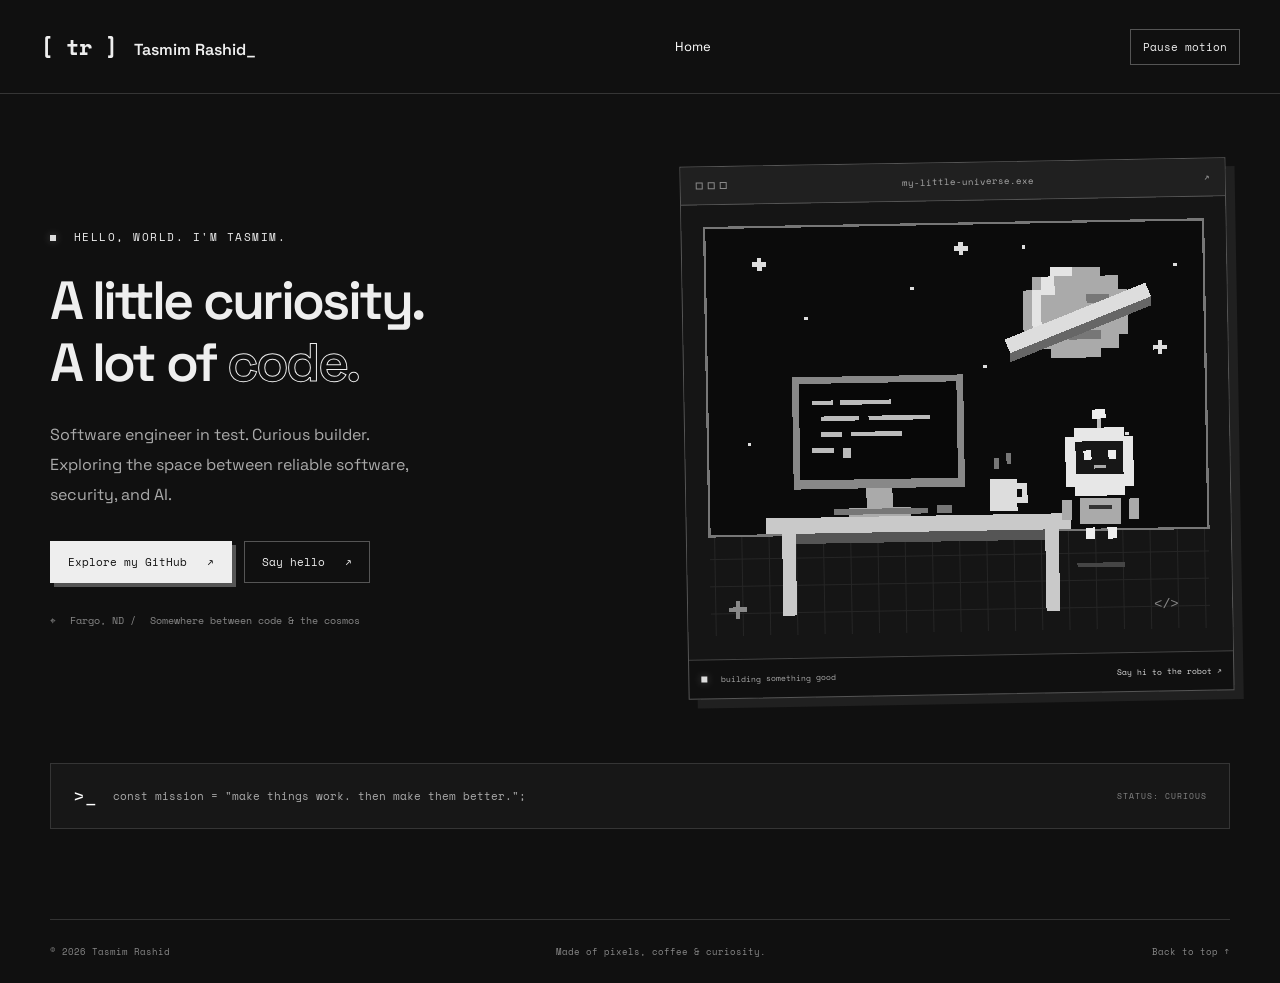
==== index.html @ 197d2bc4 "Add Home section with monochrome pixel space scene and robot interaction" ====
<!doctype html>
<html lang="en">
<head>
  <meta charset="utf-8">
  <meta name="viewport" content="width=device-width, initial-scale=1">
  <meta name="description" content="Tasmim Rashid — software engineer in test, graduate student, and curious builder. Explore my education, experience, and projects.">
  <meta name="theme-color" content="#101010">
  <title>Tasmim Rashid | Portfolio</title>
  <link rel="icon" href="favicon.svg" type="image/svg+xml">
  <link rel="stylesheet" href="styles.css">
  <script src="script.js" defer></script>
</head>
<body>
<a class="skip" href="#main">Skip to content</a>
<header class="header"><a class="brand" href="#home"><span aria-hidden="true">[ tr ]</span> Tasmim Rashid<span class="cursor" aria-hidden="true">_</span></a><nav aria-label="Main navigation"><a href="#home" aria-current="location">Home</a><!-- NAV --></nav><button class="motion" type="button" aria-pressed="false">Pause motion</button></header>
<main id="main">
<section class="hero wrap" id="home" aria-labelledby="home-title">
  <div class="hero-copy"><p class="eyebrow"><span class="status-dot"></span> HELLO, WORLD. I'M TASMIM.</p><h1 id="home-title">A little curiosity.<br>A lot of <span class="outline">code.</span></h1><p class="intro">Software engineer in test. Curious builder.<br>Exploring the space between reliable software,<br class="desktop-break"> security, and AI.</p><div class="actions"><a class="button primary" href="https://github.com/Tasmimdristy7">Explore my GitHub <span aria-hidden="true">↗</span></a><a class="button" href="mailto:tasmim.rashid.dristy@gmail.com">Say hello <span aria-hidden="true">↗</span></a></div><p class="location"><span aria-hidden="true">⌖</span> Fargo, ND <span> / </span> Somewhere between code & the cosmos</p></div>
  <div class="scene-frame"><div class="window-bar"><span><i></i><i></i><i></i></span><span>my-little-universe.exe</span><span aria-hidden="true">↗</span></div>
  <svg class="scene" viewBox="0 0 480 400" role="img" aria-label="Pixel space station with a coding computer, ringed planet, and a floating robot" shape-rendering="crispEdges">
  <defs><pattern id="grid" width="24" height="24" patternUnits="userSpaceOnUse"><path d="M24 0H0V24" fill="none" stroke="#252525"/></pattern><pattern id="dots" width="8" height="8" patternUnits="userSpaceOnUse"><rect width="2" height="2" fill="#555"/></pattern></defs>
  <rect width="480" height="400" fill="#151515"/><rect x="20" y="20" width="440" height="272" fill="#0b0b0b" stroke="#777" stroke-width="2"/>
  <g fill="#ddd" class="stars"><path d="M62 51h4v-4h4v4h4v4h-4v4h-4v-4h-4zM240 40h4v-4h4v4h4v4h-4v4h-4v-4h-4zM414 130h4v-4h4v4h4v4h-4v4h-4v-4h-4z"/><path d="M107 100h3v3h-3zM201 75h3v3h-3zM300 40h3v3h-3zM433 58h3v3h-3zM388 206h3v3h-3zM55 210h3v3h-3zM264 145h3v3h-3z"/></g>
  <g class="planet"><path d="M324 60h44v8h16v12h8v40h-8v12h-16v8h-44v-8h-16v-12h-8V80h8V68h16z" fill="#aaa"/><path d="M324 60h20v8h-16v16h-12v36h-8V80h8V68h8z" fill="#e4e4e4"/><path d="M356 84h20v8h-20zM340 116h28v8h-28z" fill="#777"/><path d="M283 123l125-48 5 12-125 48z" fill="#ddd"/><path d="M288 135l125-48v8l-125 48z" fill="#666"/></g>
  <path d="M20 292h440v88H20z" fill="url(#grid)"/><path d="M20 292h440" stroke="#777" stroke-width="2"/>
  <path d="M70 277h269v14H70zM84 291h12v72H84zM316 291h12v72h-12z" fill="#c9c9c9"/><path d="M96 291h220v9H96z" fill="#555"/>
  <path d="M95 153h151v99H95z" fill="#888"/><path d="M101 159h139v85H101z" fill="#080808"/><path d="M159 252h23v17h-23zM143 269h55v8h-55z" fill="#aaa"/>
  <g class="code-lines" fill="#bbb"><path d="M112 174h19v4h-19zM137 174h45v4h-45zM120 188h34v4h-34zM162 188h54v4h-54zM120 202h18v4h-18zM146 202h45v4h-45zM112 216h19v4h-19z"/><rect class="cursor" x="139" y="216" width="7" height="9"/></g>
  <path d="M130 270h83v5h-83zM221 268h13v7h-13z" fill="#777"/><path d="M268 246h24v28h-24zM292 250h9v17h-9v-5h4v-7h-4z" fill="#ddd"/><path d="M272 237v-10h4v10zM283 233v-10h4v10z" fill="#777" class="steam"/>
  <g class="robot"><path d="M363 204h4v-13h-4z" fill="#bbb"/><rect x="359" y="186" width="12" height="8" fill="#eee"/><path d="M335 210h8v-8h44v8h8v44h-8v8h-44v-8h-8z" fill="#e7e7e7"/><path d="M344 214h42v29h-42z" fill="#171717"/><g class="eyes" fill="#eee"><path d="M351 222h7v8h-7zM373 222h7v8h-7z"/></g><path d="M360 235h11v3h-11z" fill="#aaa"/><path d="M347 264h36v23h-36zM331 265h9v18h-9zM390 265h9v18h-9z" fill="#aaa"/><path d="M355 270h20v4h-20z" fill="#333"/><path d="M352 290h8v10h-8zM371 290h8v10h-8z" fill="#eee"/></g>
  <path d="M344 321h42v4h-42z" fill="#454545"/><path d="M36 355h16v4H36zM42 349h4v16h-4z" fill="#888"/><text x="411" y="362" fill="#888" font-family="monospace" font-size="12">&lt;/&gt;</text>
  </svg><div class="scene-caption"><span><span class="status-dot"></span> building something good</span><button id="robot-hello" type="button">Say hi to the robot ↗</button></div></div>
</section>
<div class="wrap terminal" aria-label="Interactive terminal"><span aria-hidden="true">&gt;_</span><p id="terminal-message" role="status">const mission = "make things work. then make them better.";</p><span class="terminal-label">STATUS: CURIOUS</span></div>
<!-- SECTIONS -->
</main><footer class="wrap"><p>© <span id="year">2026</span> Tasmim Rashid</p><p>Made of pixels, coffee & curiosity.</p><a href="#home">Back to top ↑</a></footer>
</body></html>
---- styles.css ----
@import url('https://fonts.googleapis.com/css2?family=Space+Grotesk:wght@400;500;600;700&family=Space+Mono:wght@400;700&display=swap');
:root{color-scheme:dark;--bg:#101010;--text:#eee;--muted:#aaa;--line:#353535;--mono:'Space Mono',monospace}*{box-sizing:border-box}html{scroll-behavior:smooth;scroll-padding-top:100px}body{margin:0;background:var(--bg);color:var(--text);font-family:'Space Grotesk',sans-serif;line-height:1.65}a{color:inherit;text-decoration:none}button{font:inherit;color:inherit;cursor:pointer}a:focus-visible,button:focus-visible{outline:2px dashed white;outline-offset:6px}button,a{ -webkit-tap-highlight-color:transparent}.wrap{width:min(1180px,calc(100% - 80px));margin:auto}.header{min-height:94px;display:flex;align-items:center;justify-content:space-between;gap:24px;border-bottom:1px solid var(--line);padding:20px max(40px,calc((100vw - 1320px)/2));background:#101010}.brand{font-weight:600;white-space:nowrap}.brand>span:first-child{font:700 22px var(--mono);margin-right:12px}.cursor{animation:blink 1.2s steps(1) infinite}.header nav{display:flex;gap:30px;font-size:13px;color:#aaa}.header nav a:hover,.header nav a[aria-current]{color:white}.motion{font:11px var(--mono);border:1px solid #555;background:transparent;padding:9px 12px;white-space:nowrap}.hero{min-height:650px;display:grid;grid-template-columns:1.05fr 1fr;align-items:center;gap:60px;padding-top:68px;padding-bottom:68px}.eyebrow{font:11px var(--mono);letter-spacing:1.5px;margin:0 0 25px}.status-dot{display:inline-block;width:6px;height:6px;background:#ddd;margin-right:9px;box-shadow:0 0 8px #ffffff40}h1{font-size:clamp(40px,4.2vw,60px);line-height:1.16;letter-spacing:-2.7px;margin:0 0 25px;font-weight:600}.outline{color:transparent;-webkit-text-stroke:1px #eee}.intro{font-size:16px;color:#aaa;line-height:1.9}.actions{display:flex;gap:12px;flex-wrap:wrap;margin-top:30px}.button{padding:12px 17px;border:1px solid #555;font:11px var(--mono);display:inline-flex;gap:20px;align-items:center;transition:transform .15s,box-shadow .15s}.button.primary{background:#eee;color:#111;border-color:#eee;box-shadow:4px 4px 0 #555}.button:hover{transform:translate(-2px,-2px);box-shadow:4px 4px 0 #555}.button:active{transform:translate(2px,2px);box-shadow:none}.location{font:10px var(--mono);color:#888;margin:30px 0 0}.location>span{margin-right:8px}.scene-frame{border:1px solid #555;box-shadow:9px 9px 0 #202020;transform:rotate(-1deg)}.window-bar{padding:12px 15px;display:flex;justify-content:space-between;align-items:center;font:9px var(--mono);color:#aaa;border-bottom:1px solid #555;background:#202020}.window-bar i{display:inline-block;border:1px solid #888;width:7px;height:7px;margin-right:5px}.scene{display:block;width:100%;height:auto}.scene-caption{display:flex;gap:10px;justify-content:space-between;border-top:1px solid #444;padding:13px 12px;font:8px var(--mono);color:#aaa}.scene-caption button{border:0;background:none;font:inherit;padding:0;color:#ddd}.robot{animation:bob 3s ease-in-out infinite;transform-box:fill-box;transform-origin:center}.eyes{animation:blink 4.8s steps(1) infinite}.planet{animation:bob 9s ease-in-out infinite}.stars{animation:twinkle 4s ease-in-out infinite}.steam{animation:twinkle 2s infinite}.terminal{padding:18px 22px;display:flex;align-items:center;gap:16px;border:1px solid var(--line);background:#171717;font:11px var(--mono);color:#aaa}.terminal>span:first-child{color:white;font-size:19px}.terminal p{margin:0;flex:1}.terminal-label{font-size:8px;letter-spacing:1px;white-space:nowrap;color:#888}.section{padding-top:105px;padding-bottom:15px}.section-top{display:flex;justify-content:space-between;align-items:end;gap:20px;margin-bottom:32px}.section-index{font:10px var(--mono);letter-spacing:2px;color:#999}h2{font-size:34px;letter-spacing:-1.2px;font-weight:500;margin:10px 0 0}.section-top>p{font-size:13px;color:#999;max-width:300px;margin:0}.education-grid{display:grid;grid-template-columns:1fr 1fr;gap:18px}.education-card,.project-card{border:1px solid var(--line);background:#151515;padding:27px}.card-label{font:10px var(--mono);color:#999}.education-card h3{font-size:20px;margin:18px 0 7px}.education-card p{font-size:13px;color:#aaa;margin:5px 0}.timeline{margin-top:35px}.job{display:grid;grid-template-columns:190px 1fr;gap:25px;border-top:1px solid var(--line);padding:25px 0}.job time{font:11px var(--mono);color:#999;padding-top:4px}.job h3{font-size:16px;margin:0 0 6px;font-weight:500}.job h3 span{color:#999;font-size:13px}.job p{font-size:13px;color:#aaa;margin:0;max-width:720px}.skills{display:flex;gap:8px;flex-wrap:wrap;margin-top:22px}.skills span,.tags span{border:1px solid #3d3d3d;padding:5px 10px;font:10px var(--mono);color:#bbb}.project-grid{display:grid;grid-template-columns:repeat(2,1fr);gap:18px}.project-card{transition:transform .2s,border-color .2s}.project-card:hover{transform:translateY(-4px);border-color:#888}.project-art{height:120px;background:repeating-linear-gradient(0deg,#191919 0,#191919 3px,#161616 3px,#161616 6px);border:1px solid #333;display:flex;align-items:center;justify-content:center;margin-bottom:24px;font:700 30px var(--mono);letter-spacing:6px;color:#ccc}.project-card h3{font-size:20px;line-height:1.4;margin:10px 0}.project-card p{color:#aaa;font-size:13px;min-height:66px}.tags{display:flex;gap:7px;flex-wrap:wrap;margin:20px 0}.project-link{display:flex;justify-content:space-between;font:11px var(--mono);padding-top:17px;border-top:1px solid #333}.project-link:hover{text-decoration:underline}.contact{margin-top:75px;padding:32px;border:1px solid #555;display:flex;align-items:center;justify-content:space-between;gap:25px;background:#181818}.contact h3{margin:0 0 7px;font-size:23px}.contact p{margin:0;color:#aaa;font-size:13px}footer{display:flex;justify-content:space-between;gap:20px;border-top:1px solid #333;padding-top:25px;padding-bottom:25px;margin-top:90px!important;color:#888;font:9px var(--mono)}footer p{margin:0}.skip{position:absolute;left:20px;top:-80px;background:white;color:black;padding:10px;z-index:10}.skip:focus{top:10px}@keyframes bob{50%{transform:translateY(-8px)}}@keyframes blink{0%,92%{opacity:1}93%,100%{opacity:0}}@keyframes twinkle{50%{opacity:.35}}html.paused *,html.paused *:before,html.paused *:after{animation-play-state:paused!important;scroll-behavior:auto!important;transition:none!important}@media(prefers-reduced-motion:reduce){html{scroll-behavior:auto}*,*:before,*:after{animation:none!important;transition:none!important}}@media(min-width:1600px){.hero{min-height:720px}}@media(max-width:950px){.header{flex-wrap:wrap;padding:20px 30px}.header nav{order:3;width:100%;justify-content:center}.hero{gap:30px}.wrap{width:calc(100% - 50px)}h1{font-size:42px}.scene-caption{font-size:7px}.location{line-height:1.8}.terminal-label{display:none}}@media(max-width:700px){.header{padding:17px 22px;gap:18px}.brand{font-size:13px}.brand>span:first-child{font-size:18px}.header nav{gap:22px;font-size:11px}.motion{font-size:9px;padding:7px}.wrap{width:calc(100% - 40px)}.hero{grid-template-columns:1fr;padding-top:55px;padding-bottom:40px;gap:40px}.hero-copy{max-width:500px}h1{font-size:46px}.scene-frame{max-width:480px;width:100%;margin:auto}.scene-caption{font-size:8px}.intro{font-size:15px}.terminal{font-size:9px;padding:15px}.section{padding-top:65px}.section-top{align-items:start;flex-direction:column;gap:12px}h2{font-size:29px}.education-grid,.project-grid{grid-template-columns:1fr}.job{grid-template-columns:1fr;gap:10px}.contact{align-items:start;flex-direction:column;padding:24px}footer{flex-wrap:wrap;line-height:1.8}footer p:nth-child(2){display:none}.desktop-break{display:none}}
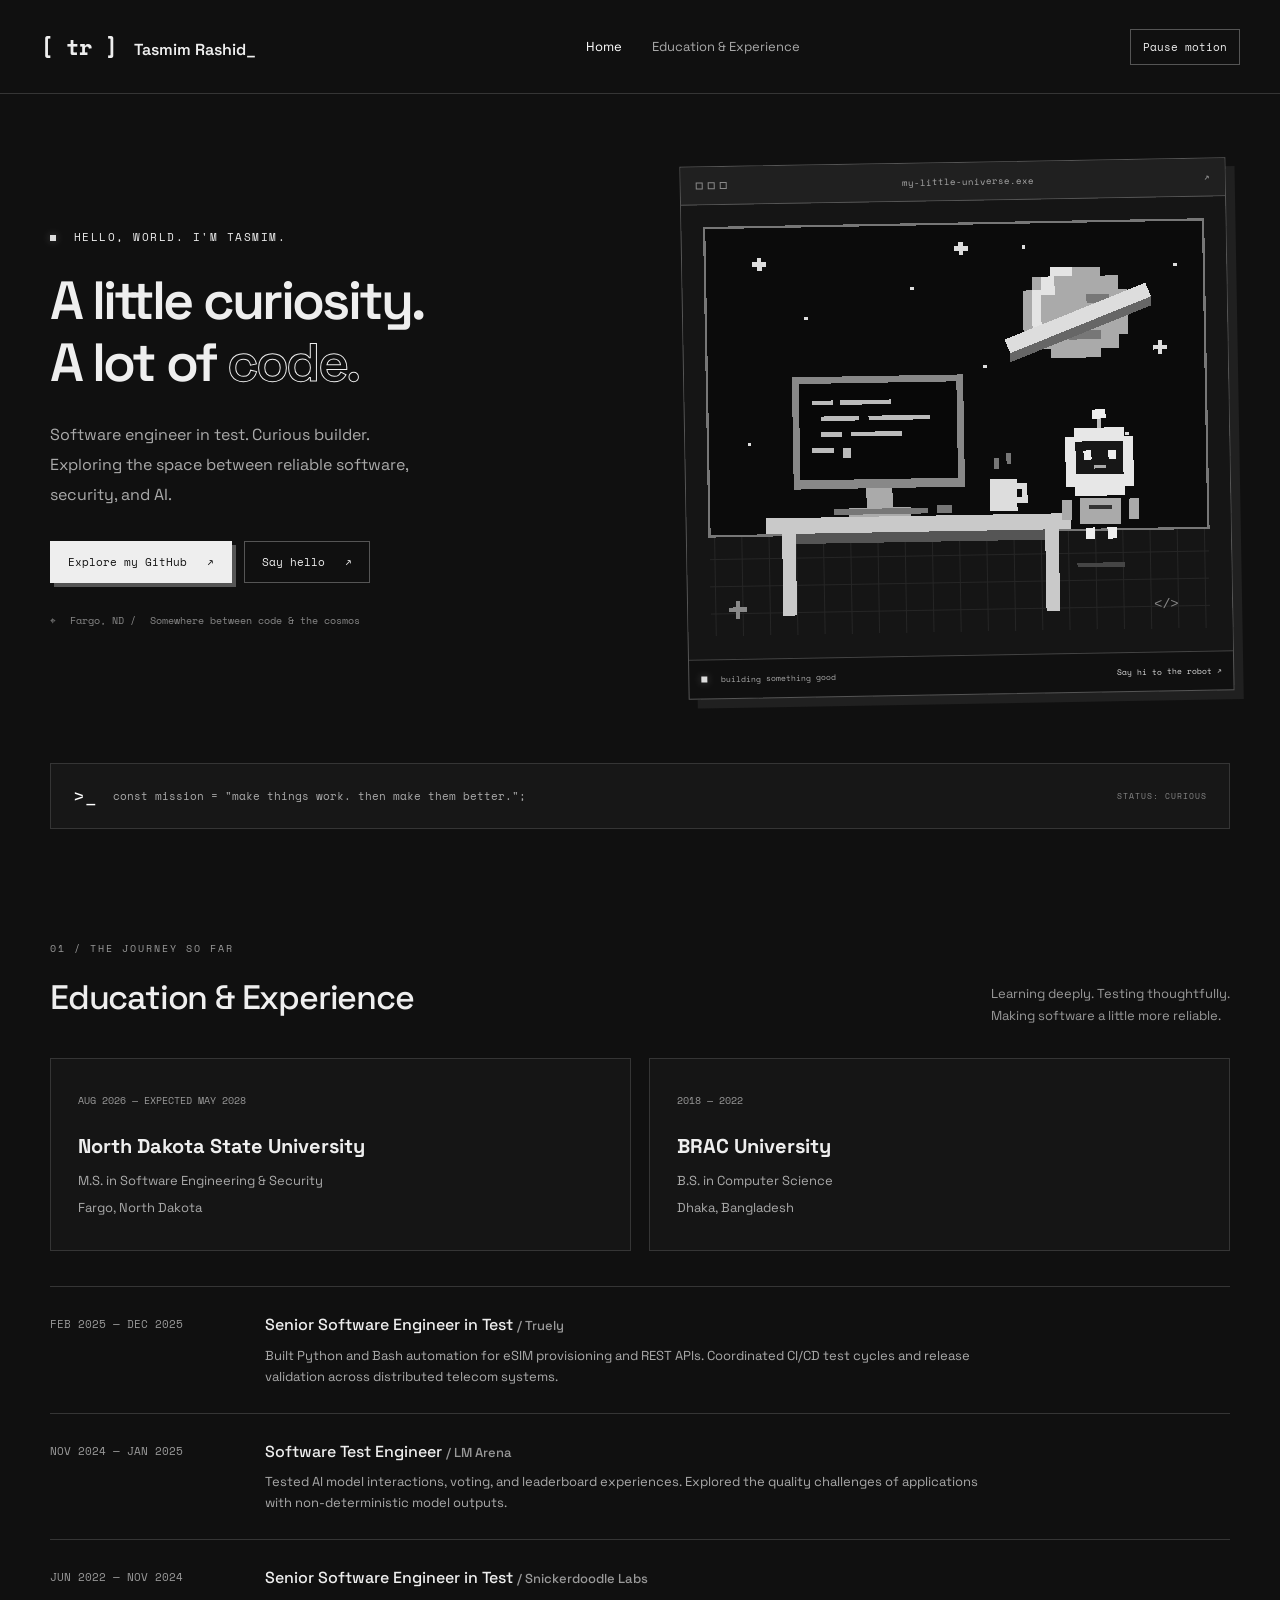
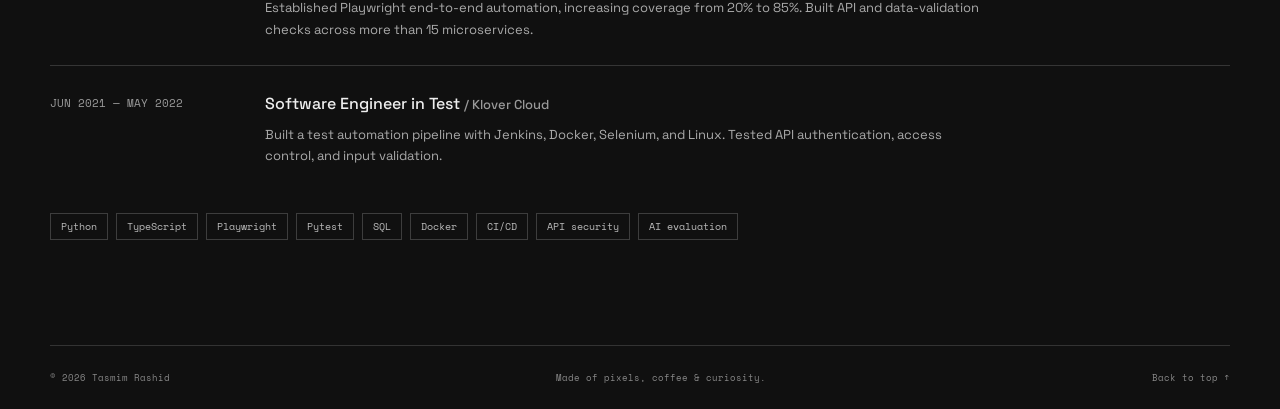
==== commit 2384502f: "Add Education and Experience section with academic history and testing roles" ====
--- a/index.html
+++ b/index.html
@@ -12,7 +12,7 @@
 </head>
 <body>
 <a class="skip" href="#main">Skip to content</a>
-<header class="header"><a class="brand" href="#home"><span aria-hidden="true">[ tr ]</span> Tasmim Rashid<span class="cursor" aria-hidden="true">_</span></a><nav aria-label="Main navigation"><a href="#home" aria-current="location">Home</a><!-- NAV --></nav><button class="motion" type="button" aria-pressed="false">Pause motion</button></header>
+<header class="header"><a class="brand" href="#home"><span aria-hidden="true">[ tr ]</span> Tasmim Rashid<span class="cursor" aria-hidden="true">_</span></a><nav aria-label="Main navigation"><a href="#home" aria-current="location">Home</a><a href="#education">Education &amp; Experience</a><!-- NAV --></nav><button class="motion" type="button" aria-pressed="false">Pause motion</button></header>
 <main id="main">
 <section class="hero wrap" id="home" aria-labelledby="home-title">
   <div class="hero-copy"><p class="eyebrow"><span class="status-dot"></span> HELLO, WORLD. I'M TASMIM.</p><h1 id="home-title">A little curiosity.<br>A lot of <span class="outline">code.</span></h1><p class="intro">Software engineer in test. Curious builder.<br>Exploring the space between reliable software,<br class="desktop-break"> security, and AI.</p><div class="actions"><a class="button primary" href="https://github.com/Tasmimdristy7">Explore my GitHub <span aria-hidden="true">↗</span></a><a class="button" href="mailto:tasmim.rashid.dristy@gmail.com">Say hello <span aria-hidden="true">↗</span></a></div><p class="location"><span aria-hidden="true">⌖</span> Fargo, ND <span> / </span> Somewhere between code & the cosmos</p></div>
@@ -32,6 +32,20 @@
   </svg><div class="scene-caption"><span><span class="status-dot"></span> building something good</span><button id="robot-hello" type="button">Say hi to the robot ↗</button></div></div>
 </section>
 <div class="wrap terminal" aria-label="Interactive terminal"><span aria-hidden="true">&gt;_</span><p id="terminal-message" role="status">const mission = "make things work. then make them better.";</p><span class="terminal-label">STATUS: CURIOUS</span></div>
+<section class="section wrap" id="education" aria-labelledby="education-title">
+<div class="section-top"><div><span class="section-index">01 / THE JOURNEY SO FAR</span><h2 id="education-title">Education &amp; Experience</h2></div><p>Learning deeply. Testing thoughtfully.<br>Making software a little more reliable.</p></div>
+<div class="education-grid">
+<article class="education-card"><span class="card-label">AUG 2026 — EXPECTED MAY 2028</span><h3>North Dakota State University</h3><p>M.S. in Software Engineering &amp; Security</p><p>Fargo, North Dakota</p></article>
+<article class="education-card"><span class="card-label">2018 — 2022</span><h3>BRAC University</h3><p>B.S. in Computer Science</p><p>Dhaka, Bangladesh</p></article>
+</div>
+<div class="timeline">
+<article class="job"><time>FEB 2025 — DEC 2025</time><div><h3>Senior Software Engineer in Test <span> / Truely</span></h3><p>Built Python and Bash automation for eSIM provisioning and REST APIs. Coordinated CI/CD test cycles and release validation across distributed telecom systems.</p></div></article>
+<article class="job"><time>NOV 2024 — JAN 2025</time><div><h3>Software Test Engineer <span> / LM Arena</span></h3><p>Tested AI model interactions, voting, and leaderboard experiences. Explored the quality challenges of applications with non-deterministic model outputs.</p></div></article>
+<article class="job"><time>JUN 2022 — NOV 2024</time><div><h3>Senior Software Engineer in Test <span> / Snickerdoodle Labs</span></h3><p>Established Playwright end-to-end automation, increasing coverage from 20% to 85%. Built API and data-validation checks across more than 15 microservices.</p></div></article>
+<article class="job"><time>JUN 2021 — MAY 2022</time><div><h3>Software Engineer in Test <span> / Klover Cloud</span></h3><p>Built a test automation pipeline with Jenkins, Docker, Selenium, and Linux. Tested API authentication, access control, and input validation.</p></div></article>
+</div>
+<div class="skills" aria-label="Technical skills"><span>Python</span><span>TypeScript</span><span>Playwright</span><span>Pytest</span><span>SQL</span><span>Docker</span><span>CI/CD</span><span>API security</span><span>AI evaluation</span></div>
+</section>
 <!-- SECTIONS -->
 </main><footer class="wrap"><p>© <span id="year">2026</span> Tasmim Rashid</p><p>Made of pixels, coffee & curiosity.</p><a href="#home">Back to top ↑</a></footer>
 </body></html>
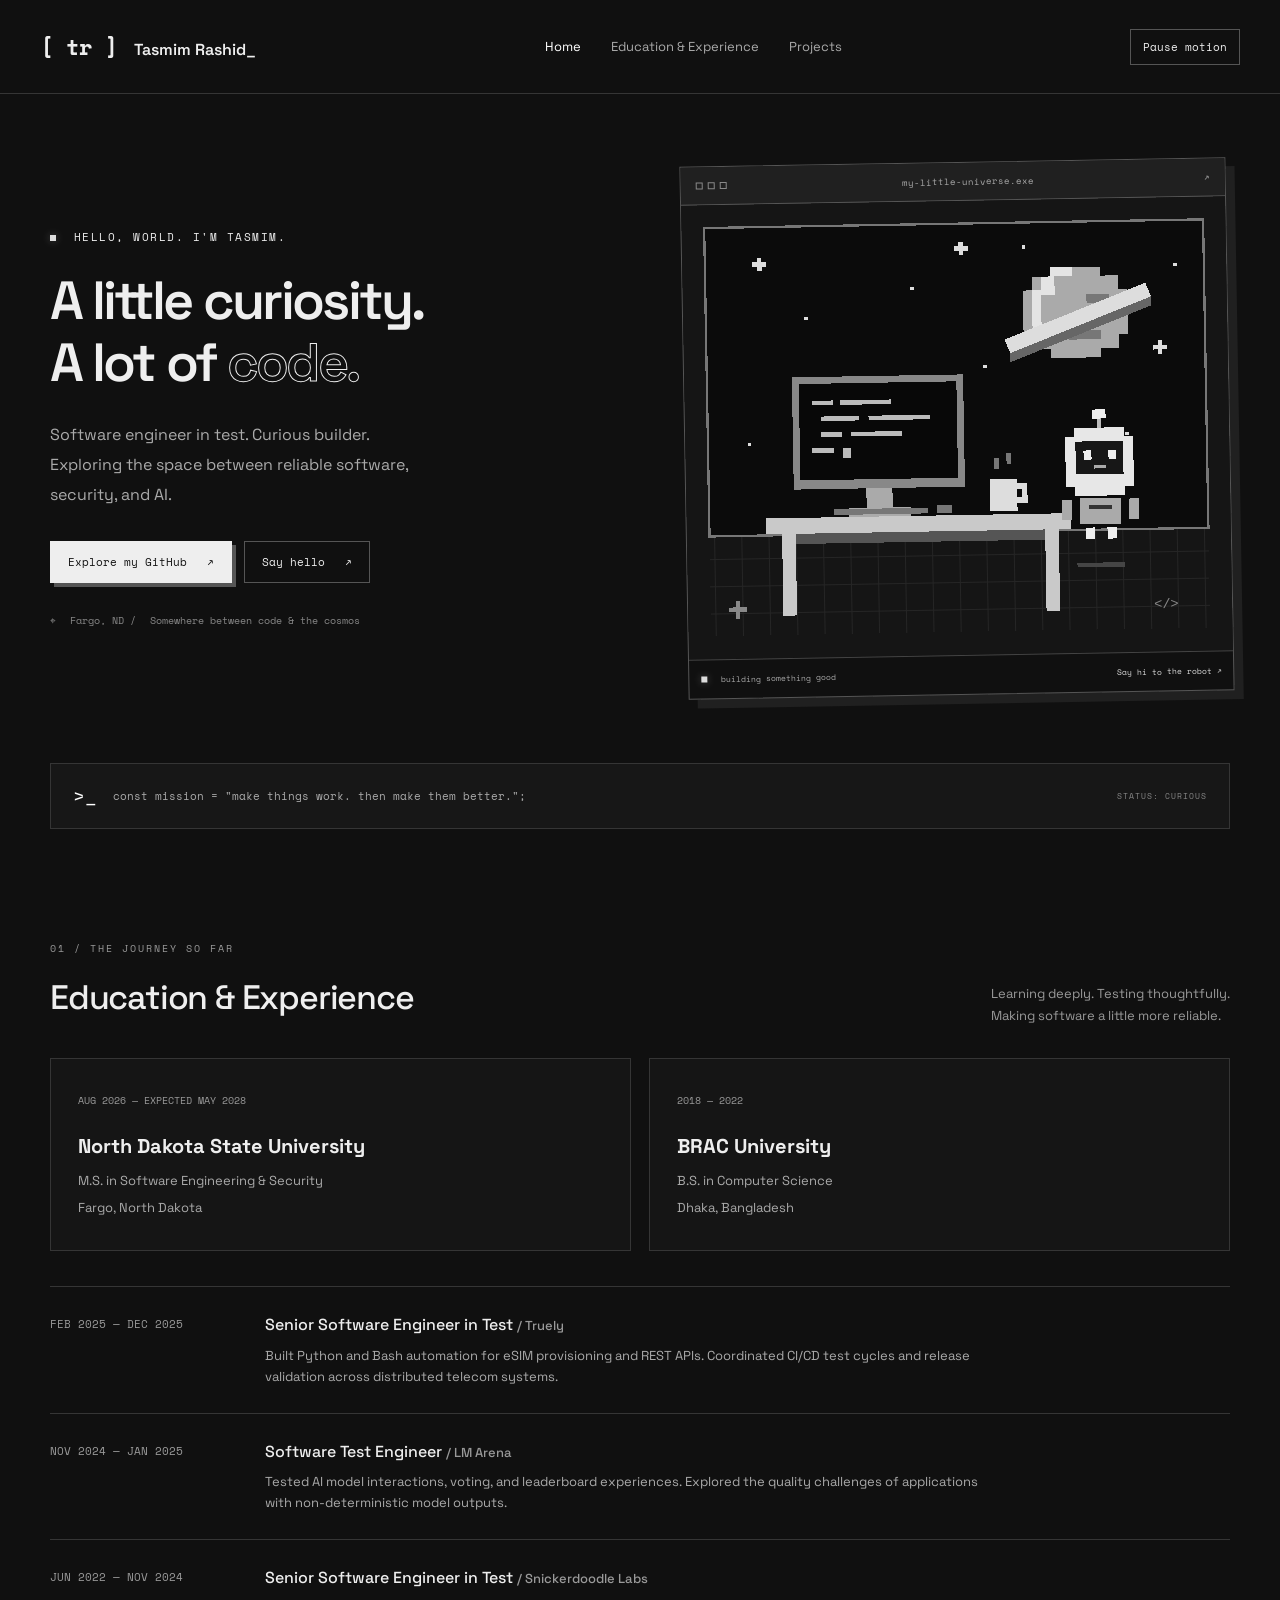
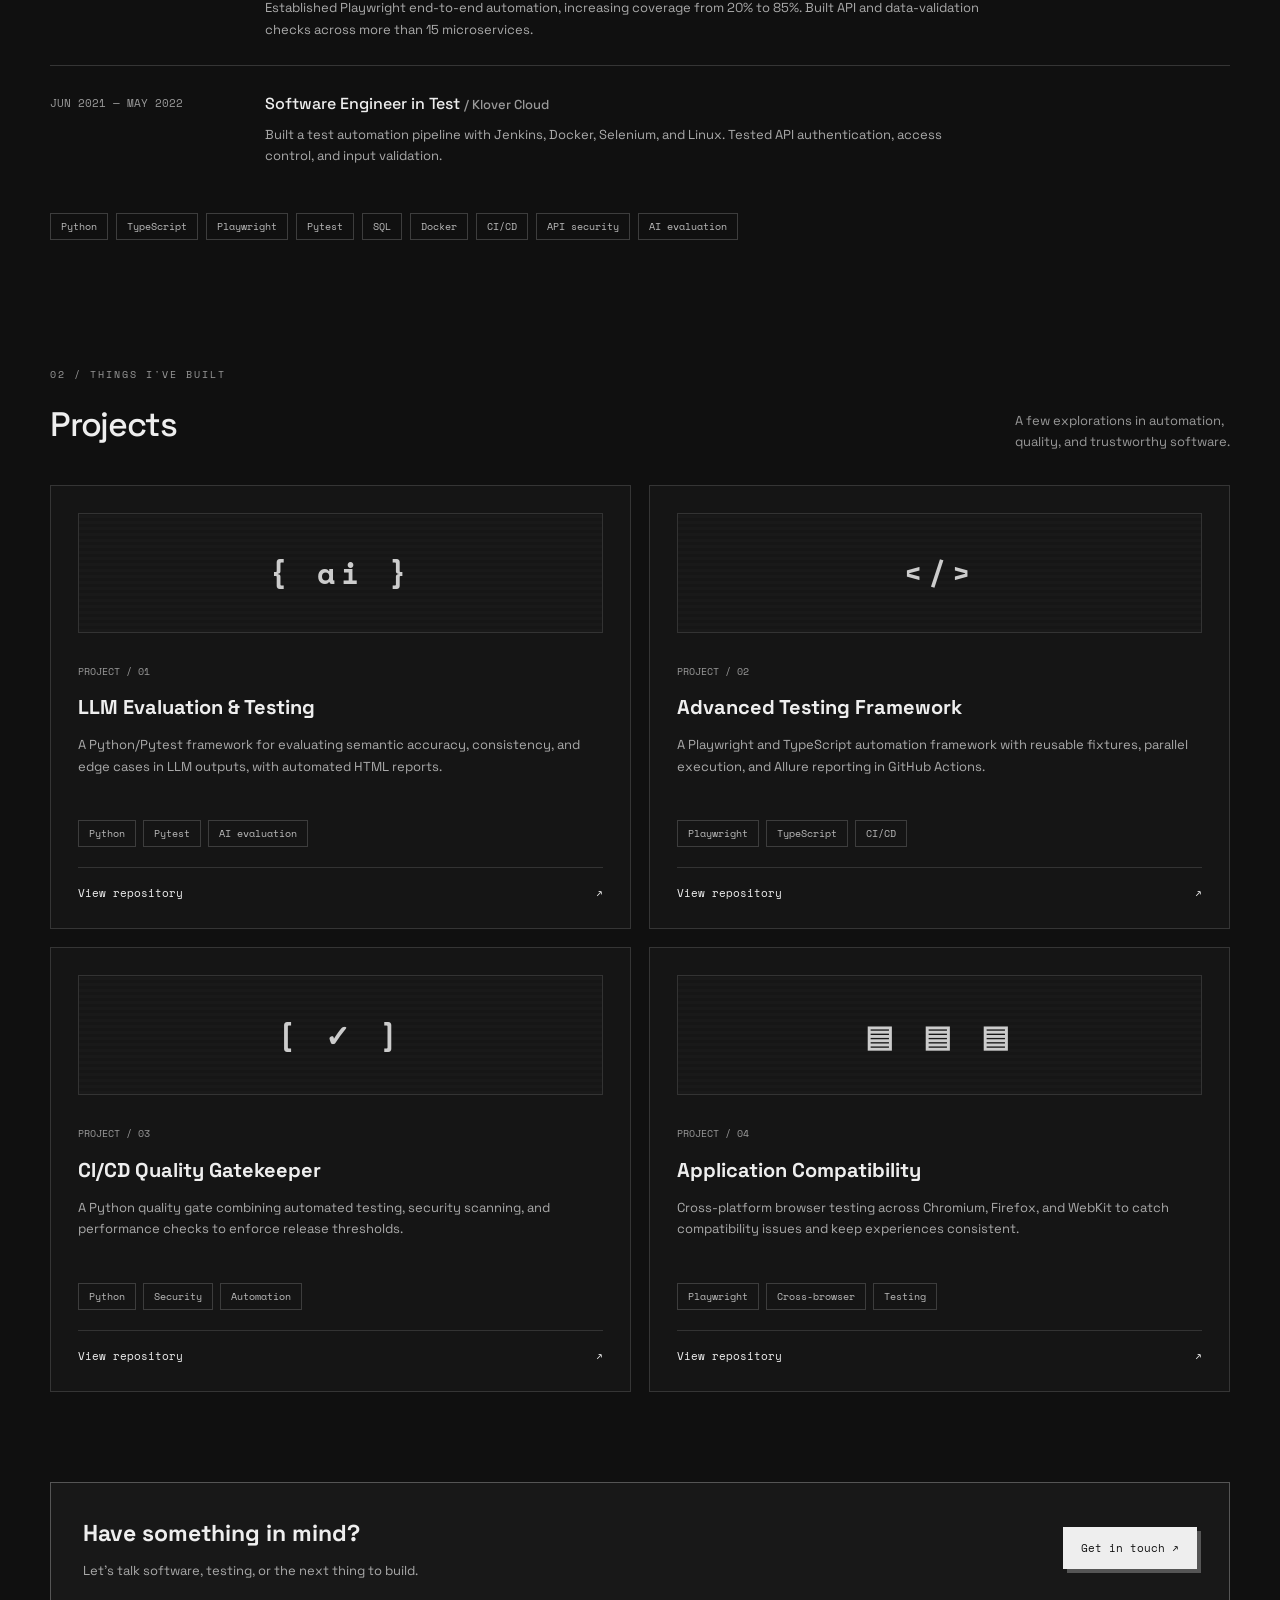
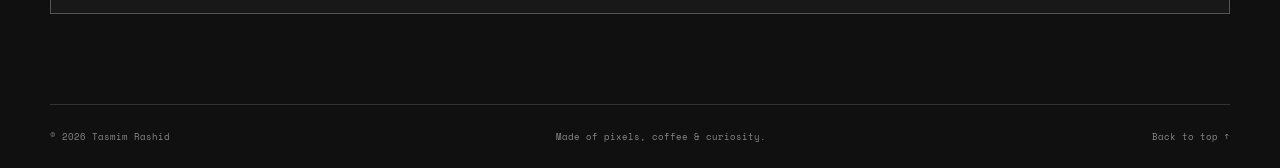
==== commit 4ced0f8e: "Add Projects section with four existing projects and repository links" ====
--- a/index.html
+++ b/index.html
@@ -12,7 +12,7 @@
 </head>
 <body>
 <a class="skip" href="#main">Skip to content</a>
-<header class="header"><a class="brand" href="#home"><span aria-hidden="true">[ tr ]</span> Tasmim Rashid<span class="cursor" aria-hidden="true">_</span></a><nav aria-label="Main navigation"><a href="#home" aria-current="location">Home</a><a href="#education">Education &amp; Experience</a><!-- NAV --></nav><button class="motion" type="button" aria-pressed="false">Pause motion</button></header>
+<header class="header"><a class="brand" href="#home"><span aria-hidden="true">[ tr ]</span> Tasmim Rashid<span class="cursor" aria-hidden="true">_</span></a><nav aria-label="Main navigation"><a href="#home" aria-current="location">Home</a><a href="#education">Education &amp; Experience</a><a href="#projects">Projects</a></nav><button class="motion" type="button" aria-pressed="false">Pause motion</button></header>
 <main id="main">
 <section class="hero wrap" id="home" aria-labelledby="home-title">
   <div class="hero-copy"><p class="eyebrow"><span class="status-dot"></span> HELLO, WORLD. I'M TASMIM.</p><h1 id="home-title">A little curiosity.<br>A lot of <span class="outline">code.</span></h1><p class="intro">Software engineer in test. Curious builder.<br>Exploring the space between reliable software,<br class="desktop-break"> security, and AI.</p><div class="actions"><a class="button primary" href="https://github.com/Tasmimdristy7">Explore my GitHub <span aria-hidden="true">↗</span></a><a class="button" href="mailto:tasmim.rashid.dristy@gmail.com">Say hello <span aria-hidden="true">↗</span></a></div><p class="location"><span aria-hidden="true">⌖</span> Fargo, ND <span> / </span> Somewhere between code & the cosmos</p></div>
@@ -46,6 +46,11 @@
 </div>
 <div class="skills" aria-label="Technical skills"><span>Python</span><span>TypeScript</span><span>Playwright</span><span>Pytest</span><span>SQL</span><span>Docker</span><span>CI/CD</span><span>API security</span><span>AI evaluation</span></div>
 </section>
-<!-- SECTIONS -->
+<section class="section wrap" id="projects" aria-labelledby="projects-title"><div class="section-top"><div><span class="section-index">02 / THINGS I'VE BUILT</span><h2 id="projects-title">Projects</h2></div><p>A few explorations in automation,<br>quality, and trustworthy software.</p></div><div class="project-grid"><article class="project-card"><div class="project-art" aria-hidden="true">{ ai }</div><span class="card-label">PROJECT / 01</span><h3>LLM Evaluation & Testing</h3><p>A Python/Pytest framework for evaluating semantic accuracy, consistency, and edge cases in LLM outputs, with automated HTML reports.</p><div class="tags"><span>Python</span><span>Pytest</span><span>AI evaluation</span></div><a class="project-link" href="https://github.com/Tasmimdristy7/llmtest" aria-label="View LLM Evaluation & Testing on GitHub">View repository <span aria-hidden="true">↗</span></a></article>
+<article class="project-card"><div class="project-art" aria-hidden="true">&lt;/&gt;</div><span class="card-label">PROJECT / 02</span><h3>Advanced Testing Framework</h3><p>A Playwright and TypeScript automation framework with reusable fixtures, parallel execution, and Allure reporting in GitHub Actions.</p><div class="tags"><span>Playwright</span><span>TypeScript</span><span>CI/CD</span></div><a class="project-link" href="https://github.com/Tasmimdristy7/advanced-testing-framework" aria-label="View Advanced Testing Framework on GitHub">View repository <span aria-hidden="true">↗</span></a></article>
+<article class="project-card"><div class="project-art" aria-hidden="true">[ ✓ ]</div><span class="card-label">PROJECT / 03</span><h3>CI/CD Quality Gatekeeper</h3><p>A Python quality gate combining automated testing, security scanning, and performance checks to enforce release thresholds.</p><div class="tags"><span>Python</span><span>Security</span><span>Automation</span></div><a class="project-link" href="https://github.com/Tasmimdristy7/ci-cd-quality-gatekeeper" aria-label="View CI/CD Quality Gatekeeper on GitHub">View repository <span aria-hidden="true">↗</span></a></article>
+<article class="project-card"><div class="project-art" aria-hidden="true">▤ ▤ ▤</div><span class="card-label">PROJECT / 04</span><h3>Application Compatibility</h3><p>Cross-platform browser testing across Chromium, Firefox, and WebKit to catch compatibility issues and keep experiences consistent.</p><div class="tags"><span>Playwright</span><span>Cross-browser</span><span>Testing</span></div><a class="project-link" href="https://github.com/Tasmimdristy7/application-compatibility-testing-framework" aria-label="View Application Compatibility on GitHub">View repository <span aria-hidden="true">↗</span></a></article>
+</div></section>
+<aside class="wrap contact" aria-label="Contact"><div><h3>Have something in mind?</h3><p>Let's talk software, testing, or the next thing to build.</p></div><a class="button primary" href="mailto:tasmim.rashid.dristy@gmail.com">Get in touch ↗</a></aside>
 </main><footer class="wrap"><p>© <span id="year">2026</span> Tasmim Rashid</p><p>Made of pixels, coffee & curiosity.</p><a href="#home">Back to top ↑</a></footer>
 </body></html>
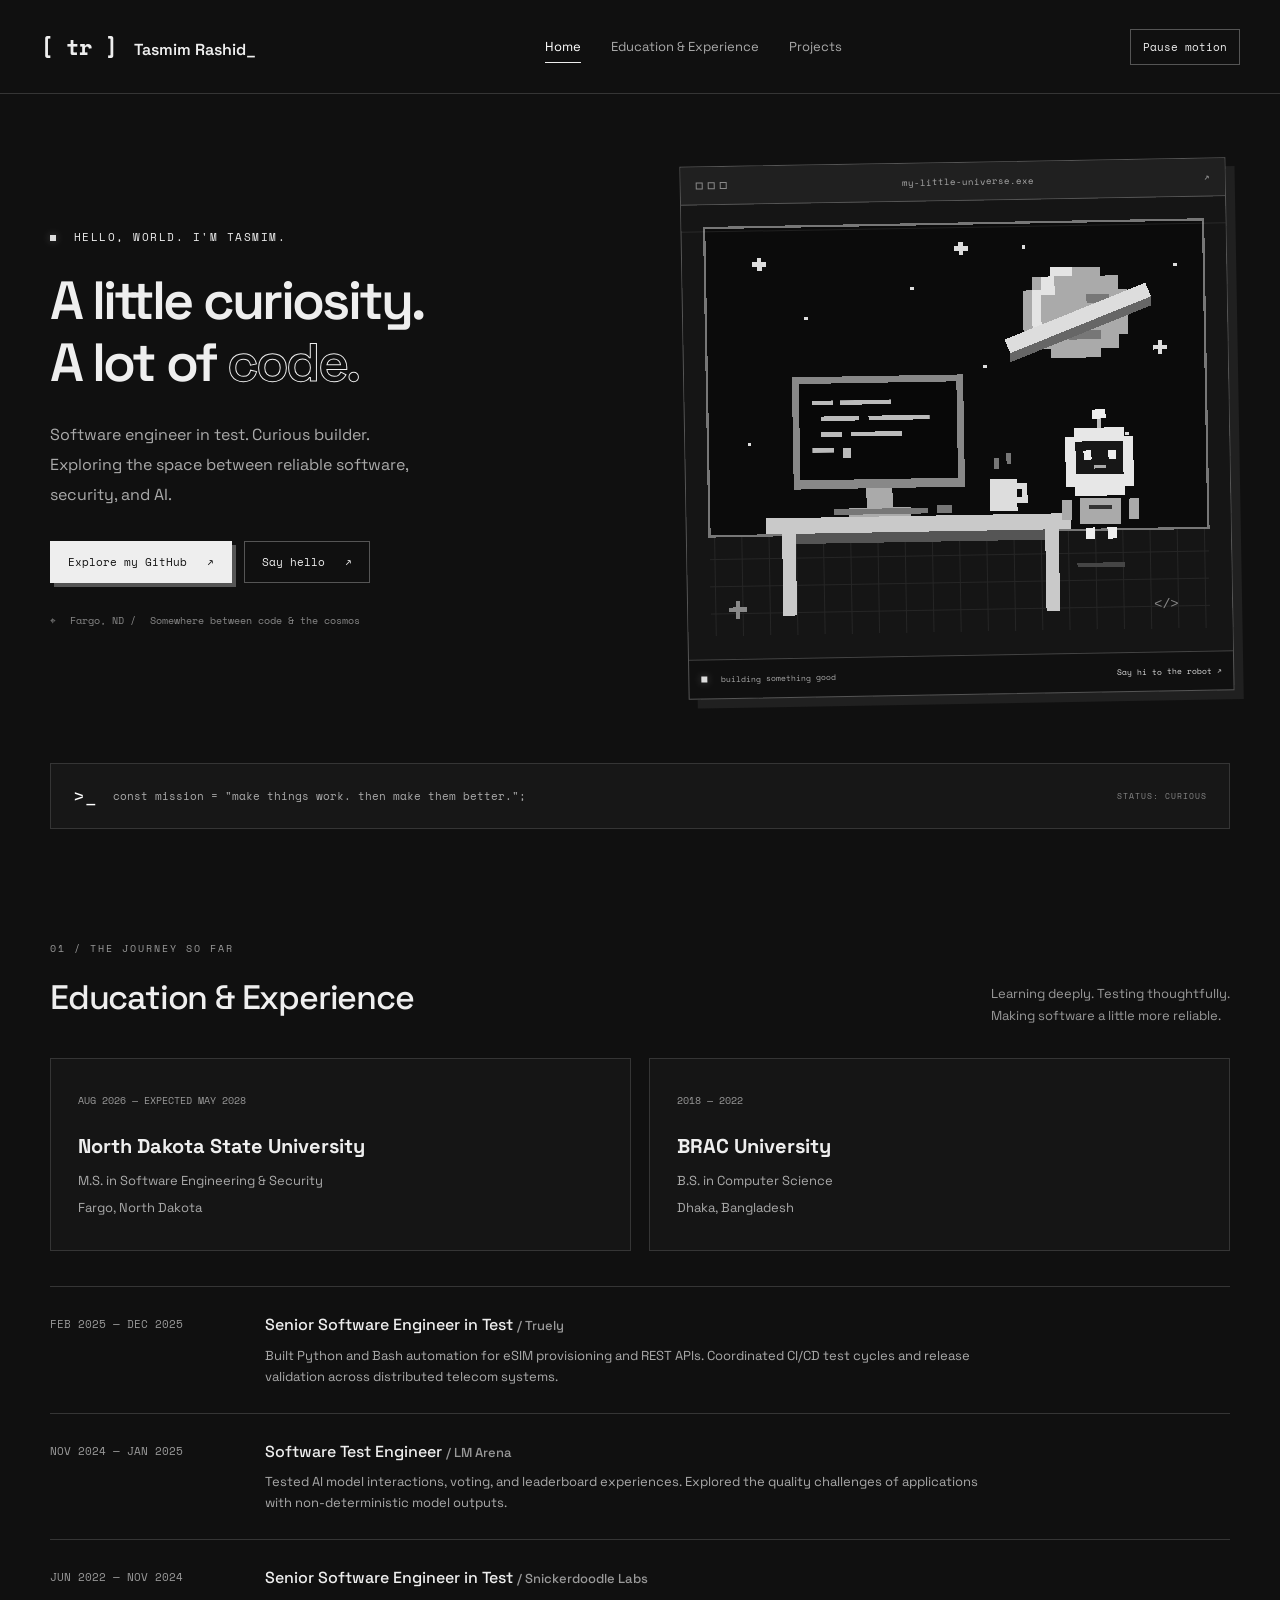
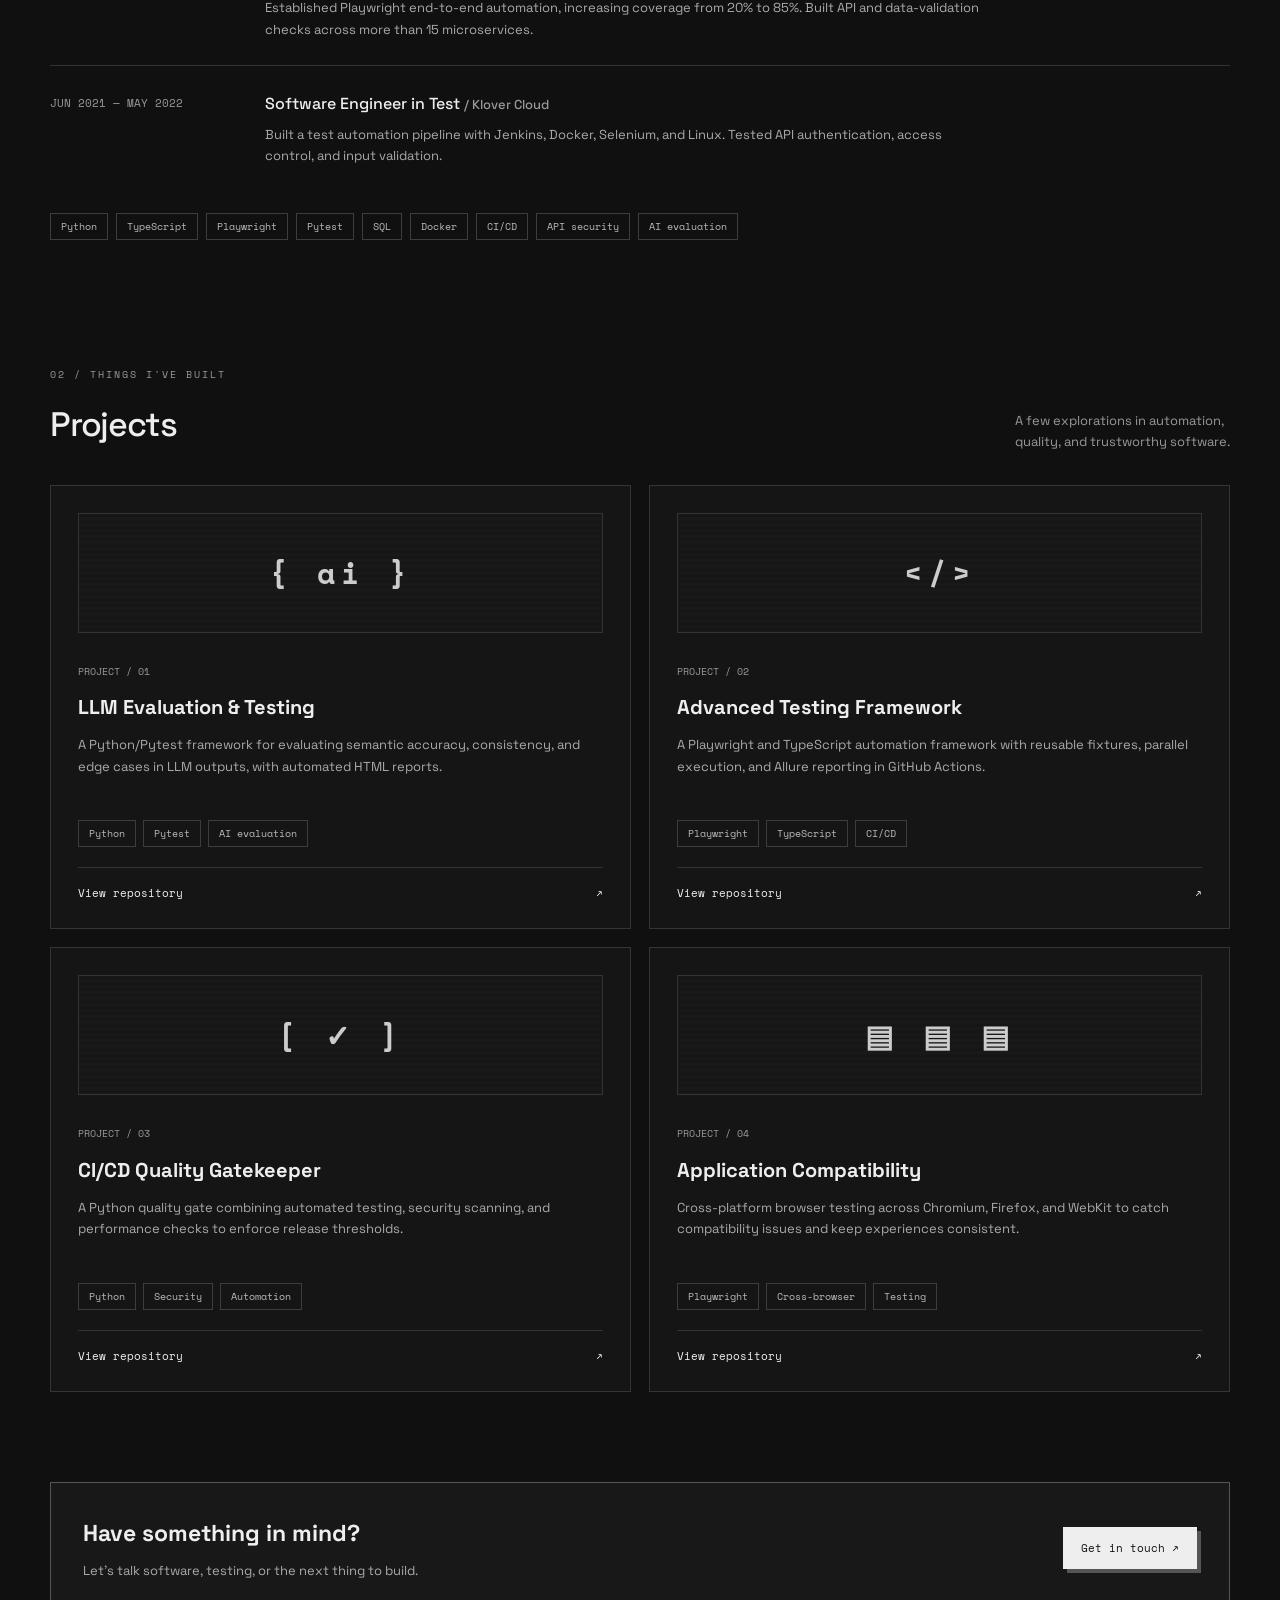
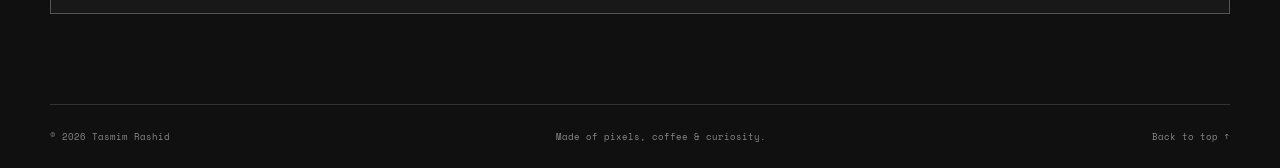
==== commit 75e2571c: "Add shooting star, robot wave, screen effects, and scroll entrance animations" ====
--- a/index.html
+++ b/index.html
@@ -21,13 +21,14 @@
   <defs><pattern id="grid" width="24" height="24" patternUnits="userSpaceOnUse"><path d="M24 0H0V24" fill="none" stroke="#252525"/></pattern><pattern id="dots" width="8" height="8" patternUnits="userSpaceOnUse"><rect width="2" height="2" fill="#555"/></pattern></defs>
   <rect width="480" height="400" fill="#151515"/><rect x="20" y="20" width="440" height="272" fill="#0b0b0b" stroke="#777" stroke-width="2"/>
   <g fill="#ddd" class="stars"><path d="M62 51h4v-4h4v4h4v4h-4v4h-4v-4h-4zM240 40h4v-4h4v4h4v4h-4v4h-4v-4h-4zM414 130h4v-4h4v4h4v4h-4v4h-4v-4h-4z"/><path d="M107 100h3v3h-3zM201 75h3v3h-3zM300 40h3v3h-3zM433 58h3v3h-3zM388 206h3v3h-3zM55 210h3v3h-3zM264 145h3v3h-3z"/></g>
+  <g class="shooting-star" aria-hidden="true"><path d="M60 80h18v3H60z" fill="#777"/><path d="M78 77h6v6h-6z" fill="#eee"/></g>
   <g class="planet"><path d="M324 60h44v8h16v12h8v40h-8v12h-16v8h-44v-8h-16v-12h-8V80h8V68h16z" fill="#aaa"/><path d="M324 60h20v8h-16v16h-12v36h-8V80h8V68h8z" fill="#e4e4e4"/><path d="M356 84h20v8h-20zM340 116h28v8h-28z" fill="#777"/><path d="M283 123l125-48 5 12-125 48z" fill="#ddd"/><path d="M288 135l125-48v8l-125 48z" fill="#666"/></g>
   <path d="M20 292h440v88H20z" fill="url(#grid)"/><path d="M20 292h440" stroke="#777" stroke-width="2"/>
   <path d="M70 277h269v14H70zM84 291h12v72H84zM316 291h12v72h-12z" fill="#c9c9c9"/><path d="M96 291h220v9H96z" fill="#555"/>
   <path d="M95 153h151v99H95z" fill="#888"/><path d="M101 159h139v85H101z" fill="#080808"/><path d="M159 252h23v17h-23zM143 269h55v8h-55z" fill="#aaa"/>
   <g class="code-lines" fill="#bbb"><path d="M112 174h19v4h-19zM137 174h45v4h-45zM120 188h34v4h-34zM162 188h54v4h-54zM120 202h18v4h-18zM146 202h45v4h-45zM112 216h19v4h-19z"/><rect class="cursor" x="139" y="216" width="7" height="9"/></g>
   <path d="M130 270h83v5h-83zM221 268h13v7h-13z" fill="#777"/><path d="M268 246h24v28h-24zM292 250h9v17h-9v-5h4v-7h-4z" fill="#ddd"/><path d="M272 237v-10h4v10zM283 233v-10h4v10z" fill="#777" class="steam"/>
-  <g class="robot"><path d="M363 204h4v-13h-4z" fill="#bbb"/><rect x="359" y="186" width="12" height="8" fill="#eee"/><path d="M335 210h8v-8h44v8h8v44h-8v8h-44v-8h-8z" fill="#e7e7e7"/><path d="M344 214h42v29h-42z" fill="#171717"/><g class="eyes" fill="#eee"><path d="M351 222h7v8h-7zM373 222h7v8h-7z"/></g><path d="M360 235h11v3h-11z" fill="#aaa"/><path d="M347 264h36v23h-36zM331 265h9v18h-9zM390 265h9v18h-9z" fill="#aaa"/><path d="M355 270h20v4h-20z" fill="#333"/><path d="M352 290h8v10h-8zM371 290h8v10h-8z" fill="#eee"/></g>
+  <g class="robot"><path d="M363 204h4v-13h-4z" fill="#bbb"/><rect x="359" y="186" width="12" height="8" fill="#eee"/><path d="M335 210h8v-8h44v8h8v44h-8v8h-44v-8h-8z" fill="#e7e7e7"/><path d="M344 214h42v29h-42z" fill="#171717"/><g class="eyes" fill="#eee"><path d="M351 222h7v8h-7zM373 222h7v8h-7z"/></g><path d="M360 235h11v3h-11z" fill="#aaa"/><path d="M347 264h36v23h-36zM331 265h9v18h-9z" fill="#aaa"/><path class="robot-arm" d="M390 265h9v18h-9z" fill="#aaa"/><path d="M355 270h20v4h-20z" fill="#333"/><path d="M352 290h8v10h-8zM371 290h8v10h-8z" fill="#eee"/></g>
   <path d="M344 321h42v4h-42z" fill="#454545"/><path d="M36 355h16v4H36zM42 349h4v16h-4z" fill="#888"/><text x="411" y="362" fill="#888" font-family="monospace" font-size="12">&lt;/&gt;</text>
   </svg><div class="scene-caption"><span><span class="status-dot"></span> building something good</span><button id="robot-hello" type="button">Say hi to the robot ↗</button></div></div>
 </section>
--- a/styles.css
+++ b/styles.css
@@ -1,2 +1,26 @@
 @import url('https://fonts.googleapis.com/css2?family=Space+Grotesk:wght@400;500;600;700&family=Space+Mono:wght@400;700&display=swap');
 :root{color-scheme:dark;--bg:#101010;--text:#eee;--muted:#aaa;--line:#353535;--mono:'Space Mono',monospace}*{box-sizing:border-box}html{scroll-behavior:smooth;scroll-padding-top:100px}body{margin:0;background:var(--bg);color:var(--text);font-family:'Space Grotesk',sans-serif;line-height:1.65}a{color:inherit;text-decoration:none}button{font:inherit;color:inherit;cursor:pointer}a:focus-visible,button:focus-visible{outline:2px dashed white;outline-offset:6px}button,a{ -webkit-tap-highlight-color:transparent}.wrap{width:min(1180px,calc(100% - 80px));margin:auto}.header{min-height:94px;display:flex;align-items:center;justify-content:space-between;gap:24px;border-bottom:1px solid var(--line);padding:20px max(40px,calc((100vw - 1320px)/2));background:#101010}.brand{font-weight:600;white-space:nowrap}.brand>span:first-child{font:700 22px var(--mono);margin-right:12px}.cursor{animation:blink 1.2s steps(1) infinite}.header nav{display:flex;gap:30px;font-size:13px;color:#aaa}.header nav a:hover,.header nav a[aria-current]{color:white}.motion{font:11px var(--mono);border:1px solid #555;background:transparent;padding:9px 12px;white-space:nowrap}.hero{min-height:650px;display:grid;grid-template-columns:1.05fr 1fr;align-items:center;gap:60px;padding-top:68px;padding-bottom:68px}.eyebrow{font:11px var(--mono);letter-spacing:1.5px;margin:0 0 25px}.status-dot{display:inline-block;width:6px;height:6px;background:#ddd;margin-right:9px;box-shadow:0 0 8px #ffffff40}h1{font-size:clamp(40px,4.2vw,60px);line-height:1.16;letter-spacing:-2.7px;margin:0 0 25px;font-weight:600}.outline{color:transparent;-webkit-text-stroke:1px #eee}.intro{font-size:16px;color:#aaa;line-height:1.9}.actions{display:flex;gap:12px;flex-wrap:wrap;margin-top:30px}.button{padding:12px 17px;border:1px solid #555;font:11px var(--mono);display:inline-flex;gap:20px;align-items:center;transition:transform .15s,box-shadow .15s}.button.primary{background:#eee;color:#111;border-color:#eee;box-shadow:4px 4px 0 #555}.button:hover{transform:translate(-2px,-2px);box-shadow:4px 4px 0 #555}.button:active{transform:translate(2px,2px);box-shadow:none}.location{font:10px var(--mono);color:#888;margin:30px 0 0}.location>span{margin-right:8px}.scene-frame{border:1px solid #555;box-shadow:9px 9px 0 #202020;transform:rotate(-1deg)}.window-bar{padding:12px 15px;display:flex;justify-content:space-between;align-items:center;font:9px var(--mono);color:#aaa;border-bottom:1px solid #555;background:#202020}.window-bar i{display:inline-block;border:1px solid #888;width:7px;height:7px;margin-right:5px}.scene{display:block;width:100%;height:auto}.scene-caption{display:flex;gap:10px;justify-content:space-between;border-top:1px solid #444;padding:13px 12px;font:8px var(--mono);color:#aaa}.scene-caption button{border:0;background:none;font:inherit;padding:0;color:#ddd}.robot{animation:bob 3s ease-in-out infinite;transform-box:fill-box;transform-origin:center}.eyes{animation:blink 4.8s steps(1) infinite}.planet{animation:bob 9s ease-in-out infinite}.stars{animation:twinkle 4s ease-in-out infinite}.steam{animation:twinkle 2s infinite}.terminal{padding:18px 22px;display:flex;align-items:center;gap:16px;border:1px solid var(--line);background:#171717;font:11px var(--mono);color:#aaa}.terminal>span:first-child{color:white;font-size:19px}.terminal p{margin:0;flex:1}.terminal-label{font-size:8px;letter-spacing:1px;white-space:nowrap;color:#888}.section{padding-top:105px;padding-bottom:15px}.section-top{display:flex;justify-content:space-between;align-items:end;gap:20px;margin-bottom:32px}.section-index{font:10px var(--mono);letter-spacing:2px;color:#999}h2{font-size:34px;letter-spacing:-1.2px;font-weight:500;margin:10px 0 0}.section-top>p{font-size:13px;color:#999;max-width:300px;margin:0}.education-grid{display:grid;grid-template-columns:1fr 1fr;gap:18px}.education-card,.project-card{border:1px solid var(--line);background:#151515;padding:27px}.card-label{font:10px var(--mono);color:#999}.education-card h3{font-size:20px;margin:18px 0 7px}.education-card p{font-size:13px;color:#aaa;margin:5px 0}.timeline{margin-top:35px}.job{display:grid;grid-template-columns:190px 1fr;gap:25px;border-top:1px solid var(--line);padding:25px 0}.job time{font:11px var(--mono);color:#999;padding-top:4px}.job h3{font-size:16px;margin:0 0 6px;font-weight:500}.job h3 span{color:#999;font-size:13px}.job p{font-size:13px;color:#aaa;margin:0;max-width:720px}.skills{display:flex;gap:8px;flex-wrap:wrap;margin-top:22px}.skills span,.tags span{border:1px solid #3d3d3d;padding:5px 10px;font:10px var(--mono);color:#bbb}.project-grid{display:grid;grid-template-columns:repeat(2,1fr);gap:18px}.project-card{transition:transform .2s,border-color .2s}.project-card:hover{transform:translateY(-4px);border-color:#888}.project-art{height:120px;background:repeating-linear-gradient(0deg,#191919 0,#191919 3px,#161616 3px,#161616 6px);border:1px solid #333;display:flex;align-items:center;justify-content:center;margin-bottom:24px;font:700 30px var(--mono);letter-spacing:6px;color:#ccc}.project-card h3{font-size:20px;line-height:1.4;margin:10px 0}.project-card p{color:#aaa;font-size:13px;min-height:66px}.tags{display:flex;gap:7px;flex-wrap:wrap;margin:20px 0}.project-link{display:flex;justify-content:space-between;font:11px var(--mono);padding-top:17px;border-top:1px solid #333}.project-link:hover{text-decoration:underline}.contact{margin-top:75px;padding:32px;border:1px solid #555;display:flex;align-items:center;justify-content:space-between;gap:25px;background:#181818}.contact h3{margin:0 0 7px;font-size:23px}.contact p{margin:0;color:#aaa;font-size:13px}footer{display:flex;justify-content:space-between;gap:20px;border-top:1px solid #333;padding-top:25px;padding-bottom:25px;margin-top:90px!important;color:#888;font:9px var(--mono)}footer p{margin:0}.skip{position:absolute;left:20px;top:-80px;background:white;color:black;padding:10px;z-index:10}.skip:focus{top:10px}@keyframes bob{50%{transform:translateY(-8px)}}@keyframes blink{0%,92%{opacity:1}93%,100%{opacity:0}}@keyframes twinkle{50%{opacity:.35}}html.paused *,html.paused *:before,html.paused *:after{animation-play-state:paused!important;scroll-behavior:auto!important;transition:none!important}@media(prefers-reduced-motion:reduce){html{scroll-behavior:auto}*,*:before,*:after{animation:none!important;transition:none!important}}@media(min-width:1600px){.hero{min-height:720px}}@media(max-width:950px){.header{flex-wrap:wrap;padding:20px 30px}.header nav{order:3;width:100%;justify-content:center}.hero{gap:30px}.wrap{width:calc(100% - 50px)}h1{font-size:42px}.scene-caption{font-size:7px}.location{line-height:1.8}.terminal-label{display:none}}@media(max-width:700px){.header{padding:17px 22px;gap:18px}.brand{font-size:13px}.brand>span:first-child{font-size:18px}.header nav{gap:22px;font-size:11px}.motion{font-size:9px;padding:7px}.wrap{width:calc(100% - 40px)}.hero{grid-template-columns:1fr;padding-top:55px;padding-bottom:40px;gap:40px}.hero-copy{max-width:500px}h1{font-size:46px}.scene-frame{max-width:480px;width:100%;margin:auto}.scene-caption{font-size:8px}.intro{font-size:15px}.terminal{font-size:9px;padding:15px}.section{padding-top:65px}.section-top{align-items:start;flex-direction:column;gap:12px}h2{font-size:29px}.education-grid,.project-grid{grid-template-columns:1fr}.job{grid-template-columns:1fr;gap:10px}.contact{align-items:start;flex-direction:column;padding:24px}footer{flex-wrap:wrap;line-height:1.8}footer p:nth-child(2){display:none}.desktop-break{display:none}}
+/* Keep intrinsic SVG and long text widths inside narrow screens. */
+.hero>*{min-width:0}.scene{min-width:0;max-width:100%}.terminal p{min-width:0;overflow-wrap:anywhere}.hero{grid-template-columns:minmax(0,1.05fr) minmax(0,1fr)}@media(max-width:700px){.hero{grid-template-columns:minmax(0,1fr)}.header nav{flex-wrap:wrap}.scene-frame{transform:none}.location{overflow-wrap:anywhere}}
+
+/* A little more life in the space station. */
+.shooting-star{opacity:0;animation:shooting-star 8s linear infinite}
+.robot-arm{transform-box:fill-box;transform-origin:50% 0%}
+.robot.waving .robot-arm{animation:wave .45s ease-in-out 4}
+.code-lines>path{animation:code-write 4s steps(6,end) infinite;clip-path:inset(0 0 0 0)}
+.scene-frame{position:relative}
+.scene-frame:after{content:"";pointer-events:none;position:absolute;left:0;right:0;top:12%;height:1px;background:#ffffff16;animation:scan 7s linear infinite}
+.arriving{animation:arrive .65s ease-out both}
+.project-card:nth-child(even).arriving{animation-delay:.1s}
+.project-art{background-size:100% 6px;animation:screen-drift 2s linear infinite}
+.header nav a{position:relative}
+.header nav a:after{content:"";position:absolute;left:0;right:0;bottom:-6px;height:1px;background:#eee;transform:scaleX(0);transform-origin:left;transition:transform .2s}
+.header nav a:hover:after,.header nav a[aria-current]:after{transform:scaleX(1)}
+@keyframes shooting-star{0%,72%{opacity:0;transform:translate(0,0)}74%{opacity:1}88%{opacity:0;transform:translate(270px,65px)}100%{opacity:0;transform:translate(270px,65px)}}
+@keyframes wave{0%,100%{transform:rotate(-115deg)}50%{transform:rotate(-155deg)}}
+@keyframes code-write{0%{clip-path:inset(0 75% 0 0)}65%,100%{clip-path:inset(0 0 0 0)}}
+@keyframes scan{0%{top:12%;opacity:0}15%,85%{opacity:1}100%{top:88%;opacity:0}}
+@keyframes arrive{from{transform:translateY(18px)}to{transform:translateY(0)}}
+@keyframes screen-drift{to{background-position:0 6px}}
+@media(prefers-reduced-motion:reduce){.scene-frame:after{display:none}.arriving{transform:none}}
+html.paused .arriving{animation:none}
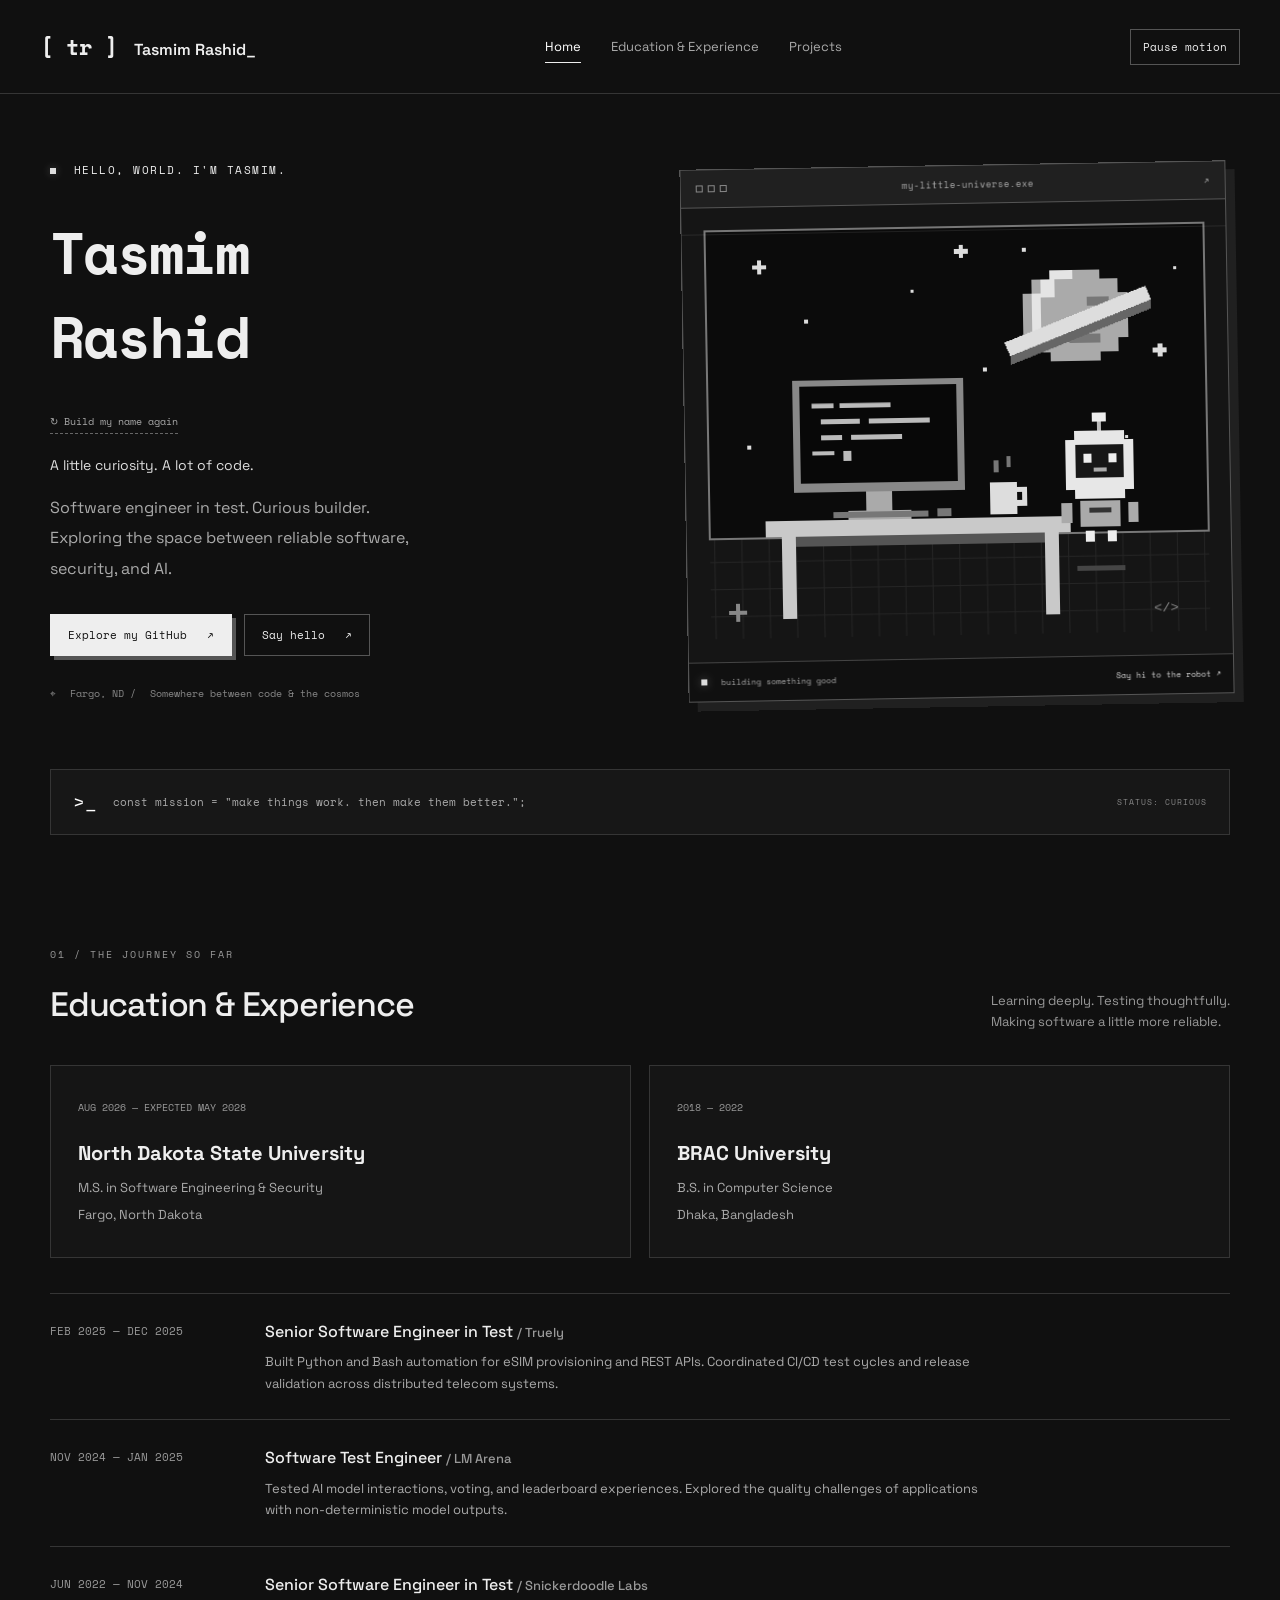
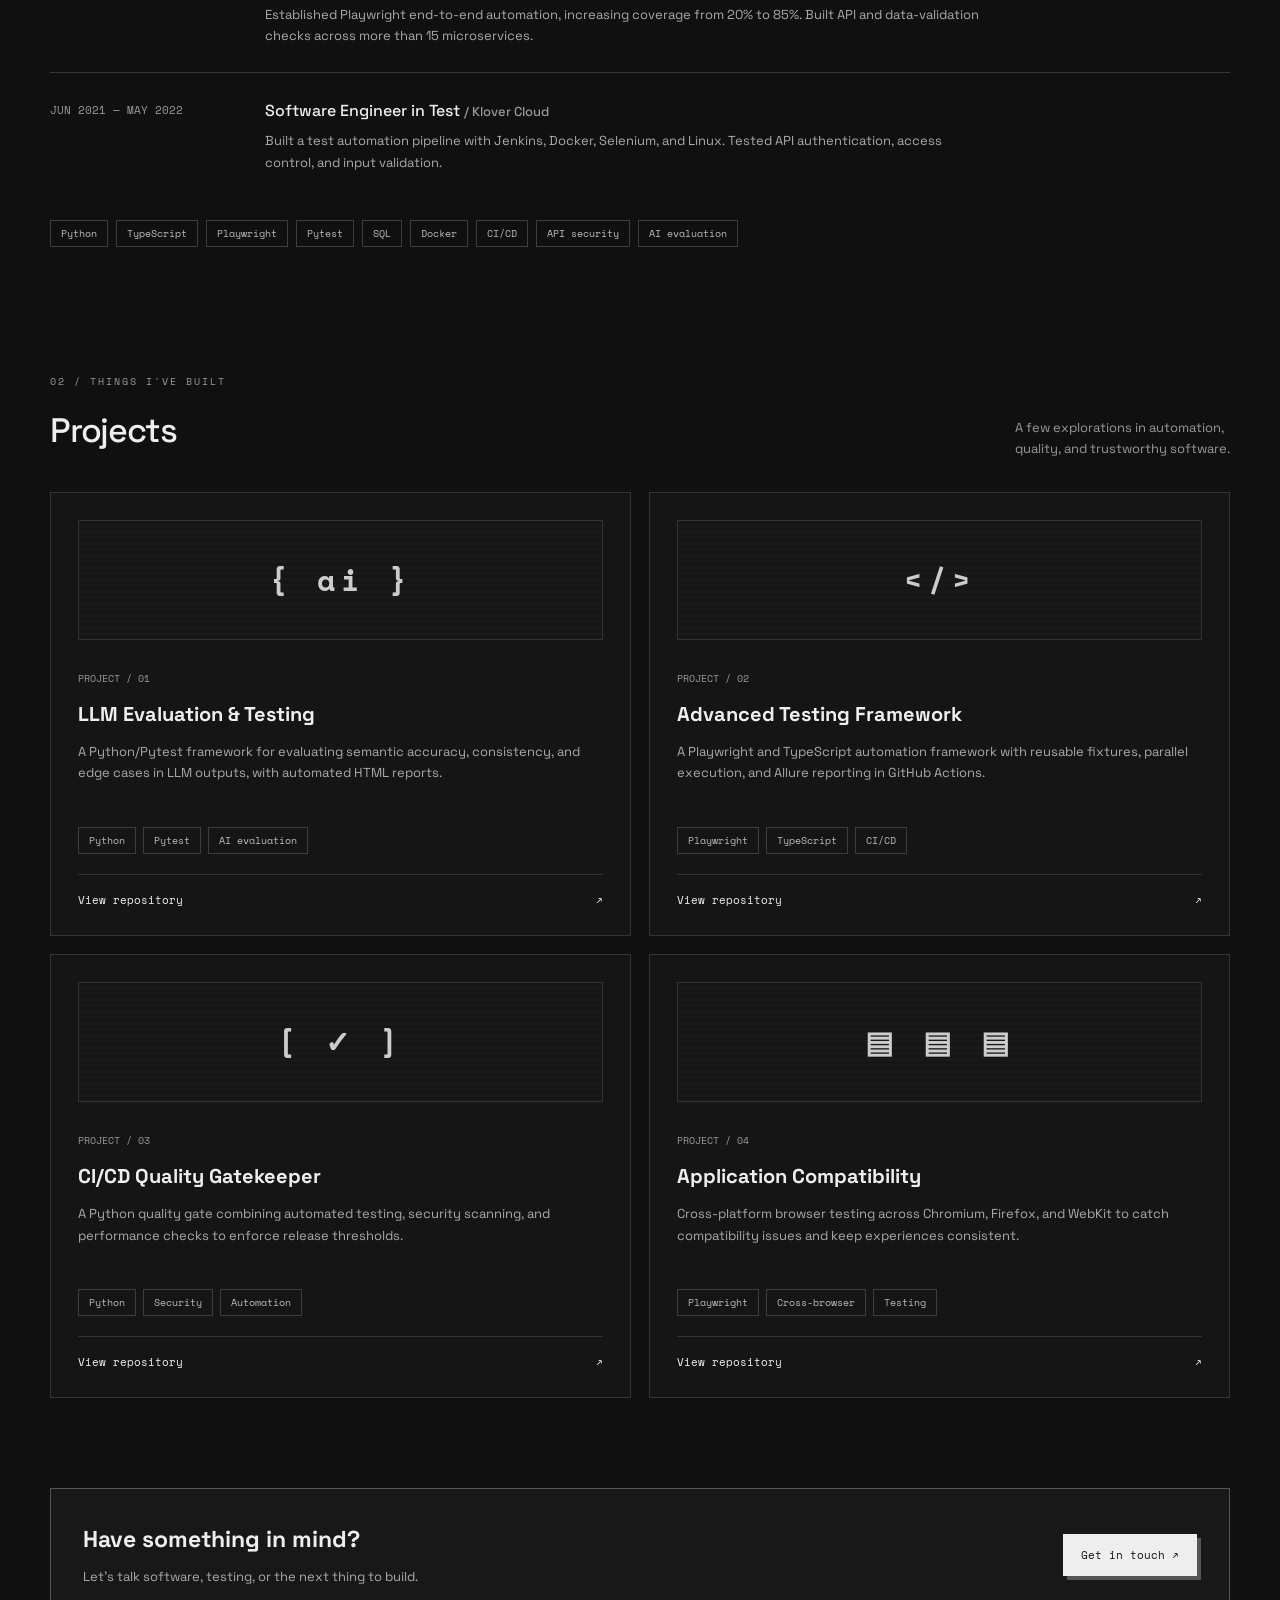
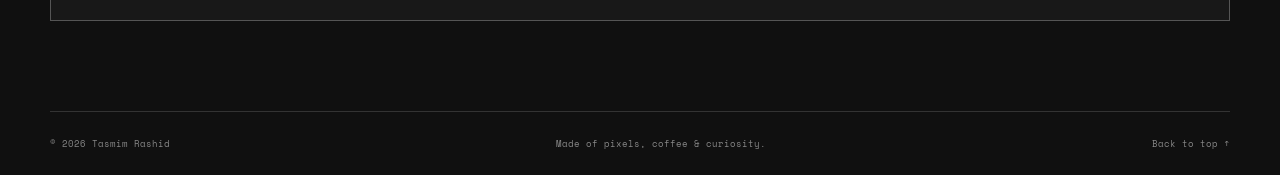
==== commit a5d1f78c: "Animate tiny robots assembling Tasmim Rashid letter by letter" ====
--- a/index.html
+++ b/index.html
@@ -15,7 +15,7 @@
 <header class="header"><a class="brand" href="#home"><span aria-hidden="true">[ tr ]</span> Tasmim Rashid<span class="cursor" aria-hidden="true">_</span></a><nav aria-label="Main navigation"><a href="#home" aria-current="location">Home</a><a href="#education">Education &amp; Experience</a><a href="#projects">Projects</a></nav><button class="motion" type="button" aria-pressed="false">Pause motion</button></header>
 <main id="main">
 <section class="hero wrap" id="home" aria-labelledby="home-title">
-  <div class="hero-copy"><p class="eyebrow"><span class="status-dot"></span> HELLO, WORLD. I'M TASMIM.</p><h1 id="home-title">A little curiosity.<br>A lot of <span class="outline">code.</span></h1><p class="intro">Software engineer in test. Curious builder.<br>Exploring the space between reliable software,<br class="desktop-break"> security, and AI.</p><div class="actions"><a class="button primary" href="https://github.com/Tasmimdristy7">Explore my GitHub <span aria-hidden="true">↗</span></a><a class="button" href="mailto:tasmim.rashid.dristy@gmail.com">Say hello <span aria-hidden="true">↗</span></a></div><p class="location"><span aria-hidden="true">⌖</span> Fargo, ND <span> / </span> Somewhere between code & the cosmos</p></div>
+  <div class="hero-copy"><p class="eyebrow"><span class="status-dot"></span> HELLO, WORLD. I'M TASMIM.</p><div class="name-stage"><h1 id="home-title" class="assembled-name" aria-label="Tasmim Rashid"><span class="name-word" aria-hidden="true"><span class="letter-slot" style="--delay:0.00s"><span class="name-letter">T</span><svg class="letter-builder" viewBox="0 0 24 28" aria-hidden="true" shape-rendering="crispEdges"><path d="M11 1h2v4h-2zM4 5h16v12H4zM7 19h10v6H7zM2 12h2v10H2zM20 12h2v10h-2zM7 25h3v3H7zM14 25h3v3h-3z" fill="#ddd"/><path d="M7 8h10v6H7z" fill="#111"/><path d="M8 9h2v2H8zM14 9h2v2h-2z" fill="#eee"/></svg></span><span class="letter-slot" style="--delay:0.16s"><span class="name-letter">a</span><svg class="letter-builder" viewBox="0 0 24 28" aria-hidden="true" shape-rendering="crispEdges"><path d="M11 1h2v4h-2zM4 5h16v12H4zM7 19h10v6H7zM2 12h2v10H2zM20 12h2v10h-2zM7 25h3v3H7zM14 25h3v3h-3z" fill="#ddd"/><path d="M7 8h10v6H7z" fill="#111"/><path d="M8 9h2v2H8zM14 9h2v2h-2z" fill="#eee"/></svg></span><span class="letter-slot" style="--delay:0.32s"><span class="name-letter">s</span><svg class="letter-builder" viewBox="0 0 24 28" aria-hidden="true" shape-rendering="crispEdges"><path d="M11 1h2v4h-2zM4 5h16v12H4zM7 19h10v6H7zM2 12h2v10H2zM20 12h2v10h-2zM7 25h3v3H7zM14 25h3v3h-3z" fill="#ddd"/><path d="M7 8h10v6H7z" fill="#111"/><path d="M8 9h2v2H8zM14 9h2v2h-2z" fill="#eee"/></svg></span><span class="letter-slot" style="--delay:0.48s"><span class="name-letter">m</span><svg class="letter-builder" viewBox="0 0 24 28" aria-hidden="true" shape-rendering="crispEdges"><path d="M11 1h2v4h-2zM4 5h16v12H4zM7 19h10v6H7zM2 12h2v10H2zM20 12h2v10h-2zM7 25h3v3H7zM14 25h3v3h-3z" fill="#ddd"/><path d="M7 8h10v6H7z" fill="#111"/><path d="M8 9h2v2H8zM14 9h2v2h-2z" fill="#eee"/></svg></span><span class="letter-slot" style="--delay:0.64s"><span class="name-letter">i</span><svg class="letter-builder" viewBox="0 0 24 28" aria-hidden="true" shape-rendering="crispEdges"><path d="M11 1h2v4h-2zM4 5h16v12H4zM7 19h10v6H7zM2 12h2v10H2zM20 12h2v10h-2zM7 25h3v3H7zM14 25h3v3h-3z" fill="#ddd"/><path d="M7 8h10v6H7z" fill="#111"/><path d="M8 9h2v2H8zM14 9h2v2h-2z" fill="#eee"/></svg></span><span class="letter-slot" style="--delay:0.80s"><span class="name-letter">m</span><svg class="letter-builder" viewBox="0 0 24 28" aria-hidden="true" shape-rendering="crispEdges"><path d="M11 1h2v4h-2zM4 5h16v12H4zM7 19h10v6H7zM2 12h2v10H2zM20 12h2v10h-2zM7 25h3v3H7zM14 25h3v3h-3z" fill="#ddd"/><path d="M7 8h10v6H7z" fill="#111"/><path d="M8 9h2v2H8zM14 9h2v2h-2z" fill="#eee"/></svg></span></span><span class="name-word" aria-hidden="true"><span class="letter-slot" style="--delay:0.96s"><span class="name-letter">R</span><svg class="letter-builder" viewBox="0 0 24 28" aria-hidden="true" shape-rendering="crispEdges"><path d="M11 1h2v4h-2zM4 5h16v12H4zM7 19h10v6H7zM2 12h2v10H2zM20 12h2v10h-2zM7 25h3v3H7zM14 25h3v3h-3z" fill="#ddd"/><path d="M7 8h10v6H7z" fill="#111"/><path d="M8 9h2v2H8zM14 9h2v2h-2z" fill="#eee"/></svg></span><span class="letter-slot" style="--delay:1.12s"><span class="name-letter">a</span><svg class="letter-builder" viewBox="0 0 24 28" aria-hidden="true" shape-rendering="crispEdges"><path d="M11 1h2v4h-2zM4 5h16v12H4zM7 19h10v6H7zM2 12h2v10H2zM20 12h2v10h-2zM7 25h3v3H7zM14 25h3v3h-3z" fill="#ddd"/><path d="M7 8h10v6H7z" fill="#111"/><path d="M8 9h2v2H8zM14 9h2v2h-2z" fill="#eee"/></svg></span><span class="letter-slot" style="--delay:1.28s"><span class="name-letter">s</span><svg class="letter-builder" viewBox="0 0 24 28" aria-hidden="true" shape-rendering="crispEdges"><path d="M11 1h2v4h-2zM4 5h16v12H4zM7 19h10v6H7zM2 12h2v10H2zM20 12h2v10h-2zM7 25h3v3H7zM14 25h3v3h-3z" fill="#ddd"/><path d="M7 8h10v6H7z" fill="#111"/><path d="M8 9h2v2H8zM14 9h2v2h-2z" fill="#eee"/></svg></span><span class="letter-slot" style="--delay:1.44s"><span class="name-letter">h</span><svg class="letter-builder" viewBox="0 0 24 28" aria-hidden="true" shape-rendering="crispEdges"><path d="M11 1h2v4h-2zM4 5h16v12H4zM7 19h10v6H7zM2 12h2v10H2zM20 12h2v10h-2zM7 25h3v3H7zM14 25h3v3h-3z" fill="#ddd"/><path d="M7 8h10v6H7z" fill="#111"/><path d="M8 9h2v2H8zM14 9h2v2h-2z" fill="#eee"/></svg></span><span class="letter-slot" style="--delay:1.60s"><span class="name-letter">i</span><svg class="letter-builder" viewBox="0 0 24 28" aria-hidden="true" shape-rendering="crispEdges"><path d="M11 1h2v4h-2zM4 5h16v12H4zM7 19h10v6H7zM2 12h2v10H2zM20 12h2v10h-2zM7 25h3v3H7zM14 25h3v3h-3z" fill="#ddd"/><path d="M7 8h10v6H7z" fill="#111"/><path d="M8 9h2v2H8zM14 9h2v2h-2z" fill="#eee"/></svg></span><span class="letter-slot" style="--delay:1.76s"><span class="name-letter">d</span><svg class="letter-builder" viewBox="0 0 24 28" aria-hidden="true" shape-rendering="crispEdges"><path d="M11 1h2v4h-2zM4 5h16v12H4zM7 19h10v6H7zM2 12h2v10H2zM20 12h2v10h-2zM7 25h3v3H7zM14 25h3v3h-3z" fill="#ddd"/><path d="M7 8h10v6H7z" fill="#111"/><path d="M8 9h2v2H8zM14 9h2v2h-2z" fill="#eee"/></svg></span></span></h1><button class="rebuild-name" type="button">↻ Build my name again</button></div><p class="name-tagline">A little curiosity. A lot of code.</p><p class="intro">Software engineer in test. Curious builder.<br>Exploring the space between reliable software,<br class="desktop-break"> security, and AI.</p><div class="actions"><a class="button primary" href="https://github.com/Tasmimdristy7">Explore my GitHub <span aria-hidden="true">↗</span></a><a class="button" href="mailto:tasmim.rashid.dristy@gmail.com">Say hello <span aria-hidden="true">↗</span></a></div><p class="location"><span aria-hidden="true">⌖</span> Fargo, ND <span> / </span> Somewhere between code & the cosmos</p></div>
   <div class="scene-frame"><div class="window-bar"><span><i></i><i></i><i></i></span><span>my-little-universe.exe</span><span aria-hidden="true">↗</span></div>
   <svg class="scene" viewBox="0 0 480 400" role="img" aria-label="Pixel space station with a coding computer, ringed planet, and a floating robot" shape-rendering="crispEdges">
   <defs><pattern id="grid" width="24" height="24" patternUnits="userSpaceOnUse"><path d="M24 0H0V24" fill="none" stroke="#252525"/></pattern><pattern id="dots" width="8" height="8" patternUnits="userSpaceOnUse"><rect width="2" height="2" fill="#555"/></pattern></defs>
--- a/styles.css
+++ b/styles.css
@@ -24,3 +24,22 @@
 @keyframes screen-drift{to{background-position:0 6px}}
 @media(prefers-reduced-motion:reduce){.scene-frame:after{display:none}.arriving{transform:none}}
 html.paused .arriving{animation:none}
+
+/* Each tiny builder carries its letter into place, then drops away. */
+.name-stage{padding-top:8px;margin-bottom:18px}
+.assembled-name{font-family:var(--mono);font-size:clamp(40px,4.5vw,64px);font-weight:700;letter-spacing:-3px;line-height:1.45;margin:0}
+.name-word{display:block;white-space:nowrap}
+.letter-slot{display:inline-block;position:relative}
+.name-letter{display:inline-block}
+.letter-builder{position:absolute;width:24px;height:28px;left:50%;top:calc(100% - 8px);opacity:0;pointer-events:none}
+.assembling .name-letter{animation:place-letter 1.5s cubic-bezier(.22,.7,.25,1) both;animation-delay:var(--delay)}
+.assembling .letter-builder{animation:builder-delivery 1.5s ease-in-out both;animation-delay:var(--delay)}
+.rebuild-name{display:block;margin-top:32px;border:0;border-bottom:1px dashed #666;background:transparent;padding:4px 0;color:#aaa;font:10px var(--mono)}
+.rebuild-name:hover{color:white}
+.name-tagline{font-size:14px;color:#ddd;margin:20px 0 0}
+@keyframes place-letter{0%{opacity:0;transform:translate(-24px,28px) rotate(-12deg)}15%{opacity:1}58%{transform:translate(0,-6px) rotate(0)}72%{transform:translate(0,2px)}85%,100%{opacity:1;transform:translate(0,0)}}
+@keyframes builder-delivery{0%{opacity:0;transform:translate(calc(-50% - 24px),28px)}15%{opacity:1}58%{transform:translate(-50%,-6px)}72%{opacity:1;transform:translate(-50%,2px)}82%{opacity:1;transform:translate(-50%,0)}100%{opacity:0;transform:translate(-50%,18px)}}
+html.paused .assembling .name-letter{animation:none}
+html.paused .letter-builder{visibility:hidden}
+@media(prefers-reduced-motion:reduce){.letter-builder{display:none}.rebuild-name{display:none}}
+@media(max-width:700px){.assembled-name{font-size:clamp(38px,11vw,54px)}}
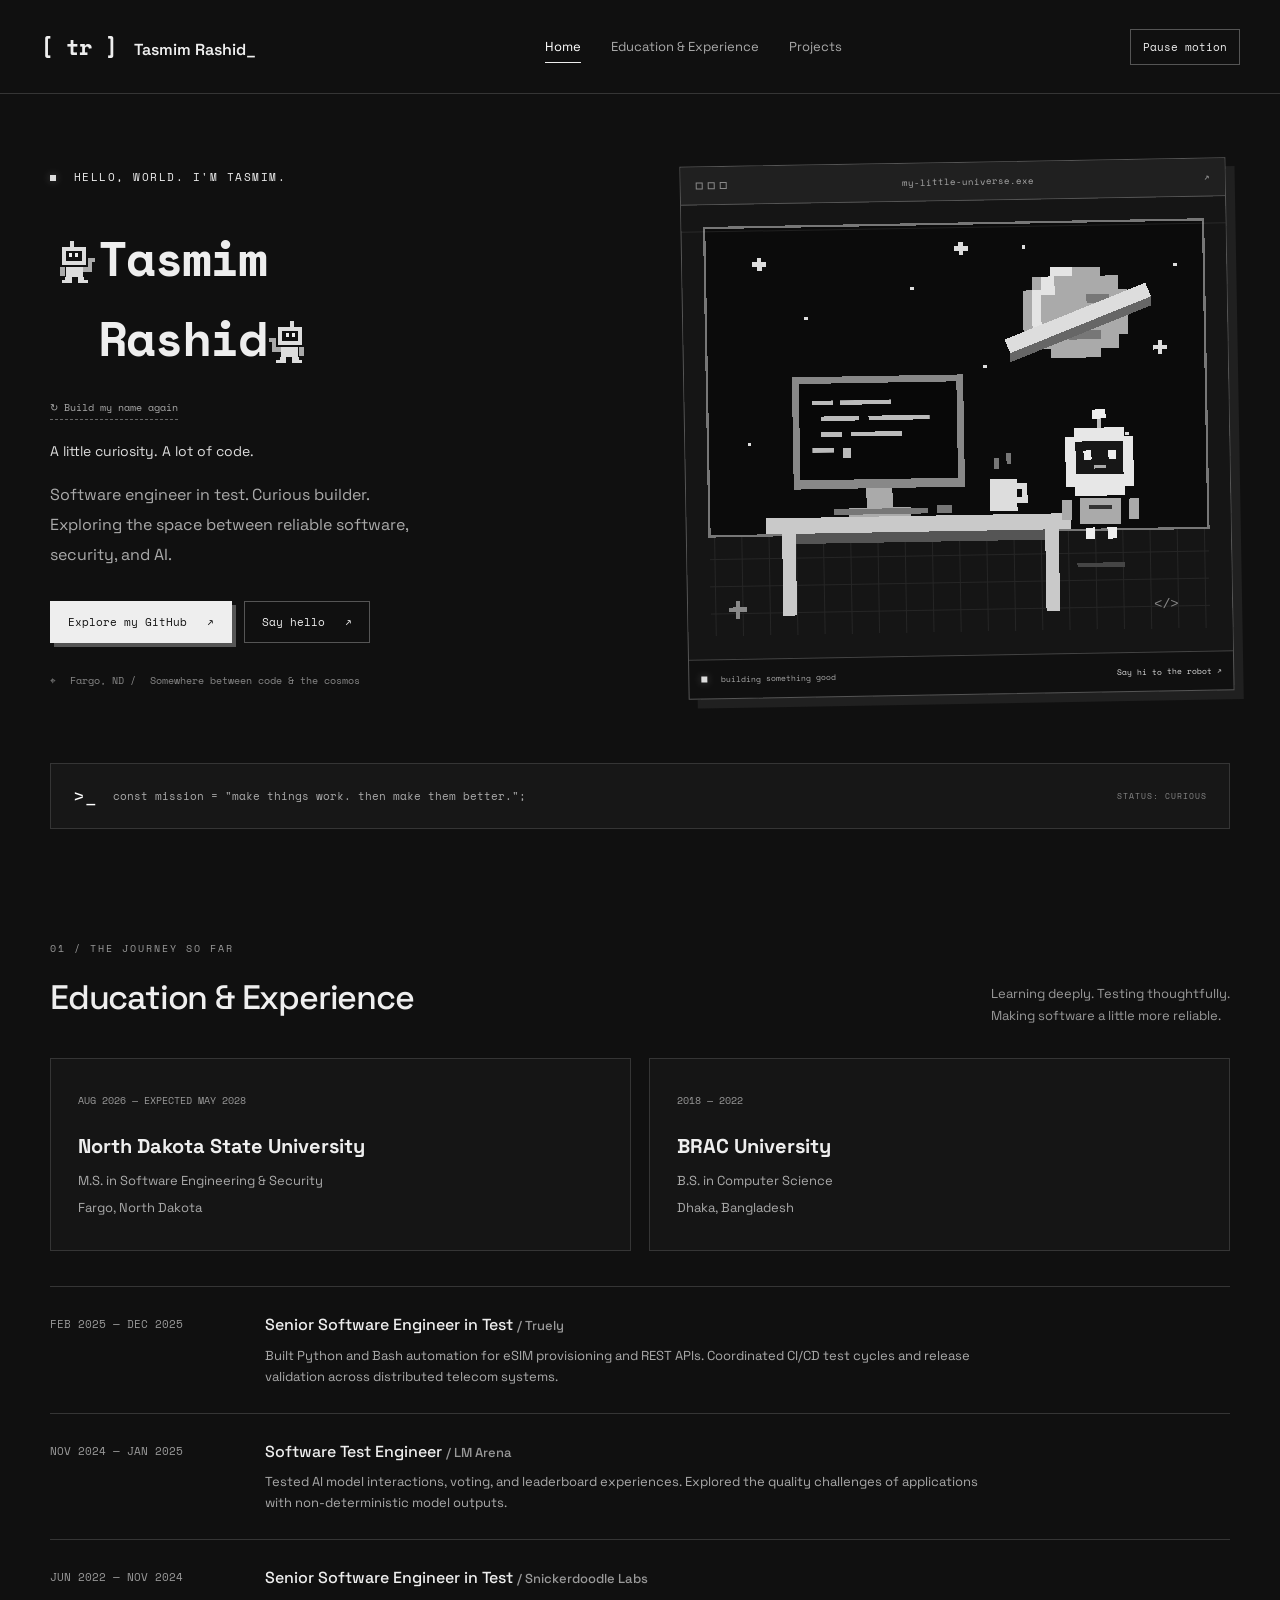
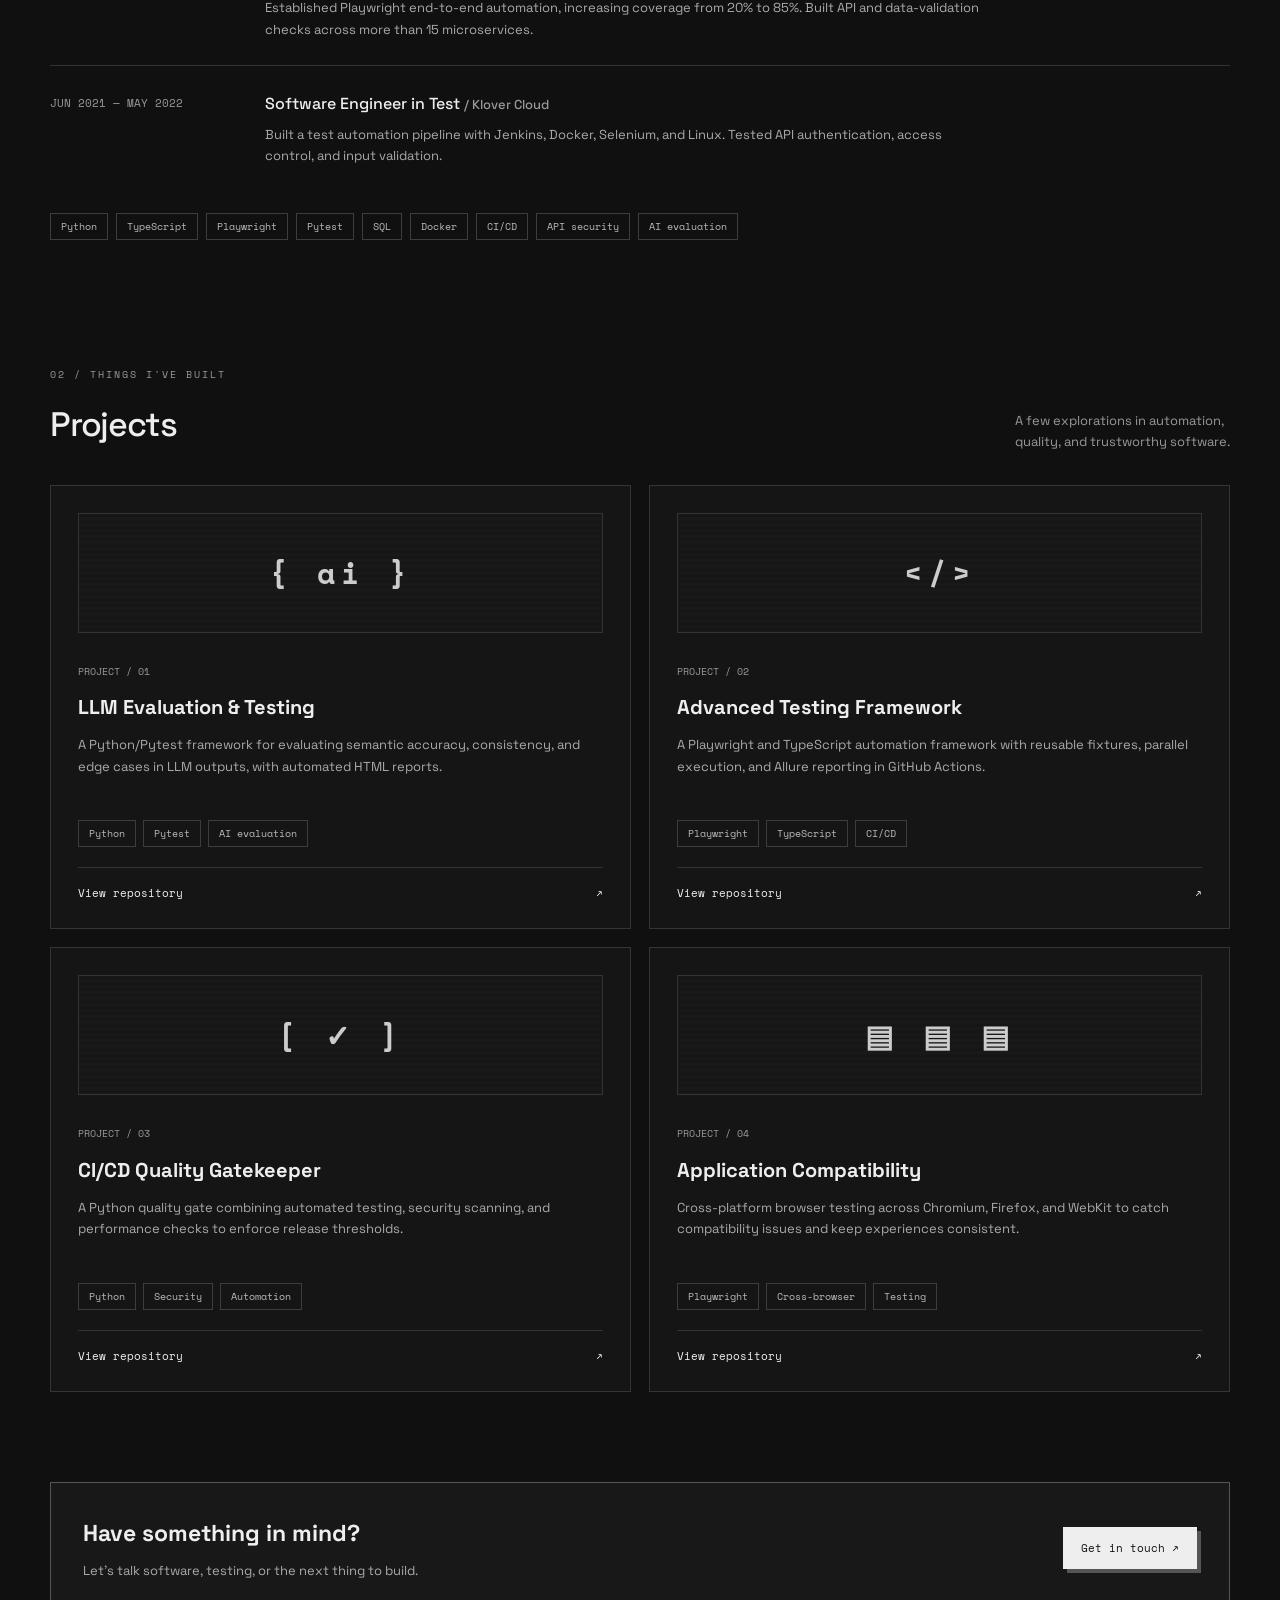
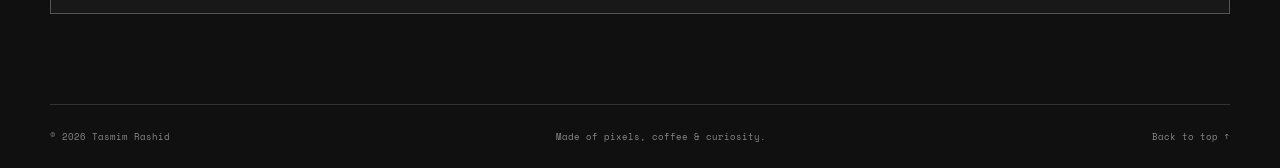
==== commit 58afd658: "Use two walking robots to push complete first and last names into place" ====
--- a/index.html
+++ b/index.html
@@ -7,15 +7,15 @@
   <meta name="theme-color" content="#101010">
   <title>Tasmim Rashid | Portfolio</title>
   <link rel="icon" href="favicon.svg" type="image/svg+xml">
-  <link rel="stylesheet" href="styles.css">
-  <script src="script.js" defer></script>
+  <link rel="stylesheet" href="styles.css?v=robot-push-3">
+  <script src="script.js?v=robot-push-3" defer></script>
 </head>
 <body>
 <a class="skip" href="#main">Skip to content</a>
 <header class="header"><a class="brand" href="#home"><span aria-hidden="true">[ tr ]</span> Tasmim Rashid<span class="cursor" aria-hidden="true">_</span></a><nav aria-label="Main navigation"><a href="#home" aria-current="location">Home</a><a href="#education">Education &amp; Experience</a><a href="#projects">Projects</a></nav><button class="motion" type="button" aria-pressed="false">Pause motion</button></header>
 <main id="main">
 <section class="hero wrap" id="home" aria-labelledby="home-title">
-  <div class="hero-copy"><p class="eyebrow"><span class="status-dot"></span> HELLO, WORLD. I'M TASMIM.</p><div class="name-stage"><h1 id="home-title" class="assembled-name" aria-label="Tasmim Rashid"><span class="name-word" aria-hidden="true"><span class="letter-slot" style="--delay:0.00s"><span class="name-letter">T</span><svg class="letter-builder" viewBox="0 0 24 28" aria-hidden="true" shape-rendering="crispEdges"><path d="M11 1h2v4h-2zM4 5h16v12H4zM7 19h10v6H7zM2 12h2v10H2zM20 12h2v10h-2zM7 25h3v3H7zM14 25h3v3h-3z" fill="#ddd"/><path d="M7 8h10v6H7z" fill="#111"/><path d="M8 9h2v2H8zM14 9h2v2h-2z" fill="#eee"/></svg></span><span class="letter-slot" style="--delay:0.16s"><span class="name-letter">a</span><svg class="letter-builder" viewBox="0 0 24 28" aria-hidden="true" shape-rendering="crispEdges"><path d="M11 1h2v4h-2zM4 5h16v12H4zM7 19h10v6H7zM2 12h2v10H2zM20 12h2v10h-2zM7 25h3v3H7zM14 25h3v3h-3z" fill="#ddd"/><path d="M7 8h10v6H7z" fill="#111"/><path d="M8 9h2v2H8zM14 9h2v2h-2z" fill="#eee"/></svg></span><span class="letter-slot" style="--delay:0.32s"><span class="name-letter">s</span><svg class="letter-builder" viewBox="0 0 24 28" aria-hidden="true" shape-rendering="crispEdges"><path d="M11 1h2v4h-2zM4 5h16v12H4zM7 19h10v6H7zM2 12h2v10H2zM20 12h2v10h-2zM7 25h3v3H7zM14 25h3v3h-3z" fill="#ddd"/><path d="M7 8h10v6H7z" fill="#111"/><path d="M8 9h2v2H8zM14 9h2v2h-2z" fill="#eee"/></svg></span><span class="letter-slot" style="--delay:0.48s"><span class="name-letter">m</span><svg class="letter-builder" viewBox="0 0 24 28" aria-hidden="true" shape-rendering="crispEdges"><path d="M11 1h2v4h-2zM4 5h16v12H4zM7 19h10v6H7zM2 12h2v10H2zM20 12h2v10h-2zM7 25h3v3H7zM14 25h3v3h-3z" fill="#ddd"/><path d="M7 8h10v6H7z" fill="#111"/><path d="M8 9h2v2H8zM14 9h2v2h-2z" fill="#eee"/></svg></span><span class="letter-slot" style="--delay:0.64s"><span class="name-letter">i</span><svg class="letter-builder" viewBox="0 0 24 28" aria-hidden="true" shape-rendering="crispEdges"><path d="M11 1h2v4h-2zM4 5h16v12H4zM7 19h10v6H7zM2 12h2v10H2zM20 12h2v10h-2zM7 25h3v3H7zM14 25h3v3h-3z" fill="#ddd"/><path d="M7 8h10v6H7z" fill="#111"/><path d="M8 9h2v2H8zM14 9h2v2h-2z" fill="#eee"/></svg></span><span class="letter-slot" style="--delay:0.80s"><span class="name-letter">m</span><svg class="letter-builder" viewBox="0 0 24 28" aria-hidden="true" shape-rendering="crispEdges"><path d="M11 1h2v4h-2zM4 5h16v12H4zM7 19h10v6H7zM2 12h2v10H2zM20 12h2v10h-2zM7 25h3v3H7zM14 25h3v3h-3z" fill="#ddd"/><path d="M7 8h10v6H7z" fill="#111"/><path d="M8 9h2v2H8zM14 9h2v2h-2z" fill="#eee"/></svg></span></span><span class="name-word" aria-hidden="true"><span class="letter-slot" style="--delay:0.96s"><span class="name-letter">R</span><svg class="letter-builder" viewBox="0 0 24 28" aria-hidden="true" shape-rendering="crispEdges"><path d="M11 1h2v4h-2zM4 5h16v12H4zM7 19h10v6H7zM2 12h2v10H2zM20 12h2v10h-2zM7 25h3v3H7zM14 25h3v3h-3z" fill="#ddd"/><path d="M7 8h10v6H7z" fill="#111"/><path d="M8 9h2v2H8zM14 9h2v2h-2z" fill="#eee"/></svg></span><span class="letter-slot" style="--delay:1.12s"><span class="name-letter">a</span><svg class="letter-builder" viewBox="0 0 24 28" aria-hidden="true" shape-rendering="crispEdges"><path d="M11 1h2v4h-2zM4 5h16v12H4zM7 19h10v6H7zM2 12h2v10H2zM20 12h2v10h-2zM7 25h3v3H7zM14 25h3v3h-3z" fill="#ddd"/><path d="M7 8h10v6H7z" fill="#111"/><path d="M8 9h2v2H8zM14 9h2v2h-2z" fill="#eee"/></svg></span><span class="letter-slot" style="--delay:1.28s"><span class="name-letter">s</span><svg class="letter-builder" viewBox="0 0 24 28" aria-hidden="true" shape-rendering="crispEdges"><path d="M11 1h2v4h-2zM4 5h16v12H4zM7 19h10v6H7zM2 12h2v10H2zM20 12h2v10h-2zM7 25h3v3H7zM14 25h3v3h-3z" fill="#ddd"/><path d="M7 8h10v6H7z" fill="#111"/><path d="M8 9h2v2H8zM14 9h2v2h-2z" fill="#eee"/></svg></span><span class="letter-slot" style="--delay:1.44s"><span class="name-letter">h</span><svg class="letter-builder" viewBox="0 0 24 28" aria-hidden="true" shape-rendering="crispEdges"><path d="M11 1h2v4h-2zM4 5h16v12H4zM7 19h10v6H7zM2 12h2v10H2zM20 12h2v10h-2zM7 25h3v3H7zM14 25h3v3h-3z" fill="#ddd"/><path d="M7 8h10v6H7z" fill="#111"/><path d="M8 9h2v2H8zM14 9h2v2h-2z" fill="#eee"/></svg></span><span class="letter-slot" style="--delay:1.60s"><span class="name-letter">i</span><svg class="letter-builder" viewBox="0 0 24 28" aria-hidden="true" shape-rendering="crispEdges"><path d="M11 1h2v4h-2zM4 5h16v12H4zM7 19h10v6H7zM2 12h2v10H2zM20 12h2v10h-2zM7 25h3v3H7zM14 25h3v3h-3z" fill="#ddd"/><path d="M7 8h10v6H7z" fill="#111"/><path d="M8 9h2v2H8zM14 9h2v2h-2z" fill="#eee"/></svg></span><span class="letter-slot" style="--delay:1.76s"><span class="name-letter">d</span><svg class="letter-builder" viewBox="0 0 24 28" aria-hidden="true" shape-rendering="crispEdges"><path d="M11 1h2v4h-2zM4 5h16v12H4zM7 19h10v6H7zM2 12h2v10H2zM20 12h2v10h-2zM7 25h3v3H7zM14 25h3v3h-3z" fill="#ddd"/><path d="M7 8h10v6H7z" fill="#111"/><path d="M8 9h2v2H8zM14 9h2v2h-2z" fill="#eee"/></svg></span></span></h1><button class="rebuild-name" type="button">↻ Build my name again</button></div><p class="name-tagline">A little curiosity. A lot of code.</p><p class="intro">Software engineer in test. Curious builder.<br>Exploring the space between reliable software,<br class="desktop-break"> security, and AI.</p><div class="actions"><a class="button primary" href="https://github.com/Tasmimdristy7">Explore my GitHub <span aria-hidden="true">↗</span></a><a class="button" href="mailto:tasmim.rashid.dristy@gmail.com">Say hello <span aria-hidden="true">↗</span></a></div><p class="location"><span aria-hidden="true">⌖</span> Fargo, ND <span> / </span> Somewhere between code & the cosmos</p></div>
+  <div class="hero-copy"><p class="eyebrow"><span class="status-dot"></span> HELLO, WORLD. I'M TASMIM.</p><div class="name-stage"><h1 id="home-title" class="assembled-name" aria-label="Tasmim Rashid"><span class="name-word first-name" aria-hidden="true"><svg class="name-pusher" viewBox="0 0 40 44" aria-hidden="true" shape-rendering="crispEdges"><g class="pusher-body"><path d="M15 1h4v6h-4zM7 7h24v18H7zM11 27h17v10H11z" fill="#ddd"/><path d="M11 11h16v10H11z" fill="#111"/><path d="M20 13h3v4h-3zM14 13h3v4h-3z" fill="#eee"/><path d="M28 27h5v-9h7v4h-3v10h-9zM5 27h5v9H5z" fill="#aaa"/></g><path class="pusher-foot foot-one" d="M10 37h7v6H7v-3h3z" fill="#ddd"/><path class="pusher-foot foot-two" d="M23 37h6v3h4v3H23z" fill="#ddd"/></svg><span class="pushed-word">Tasmim</span></span><span class="name-word last-name" aria-hidden="true"><svg class="name-pusher" viewBox="0 0 40 44" aria-hidden="true" shape-rendering="crispEdges"><g class="pusher-body"><path d="M15 1h4v6h-4zM7 7h24v18H7zM11 27h17v10H11z" fill="#ddd"/><path d="M11 11h16v10H11z" fill="#111"/><path d="M20 13h3v4h-3zM14 13h3v4h-3z" fill="#eee"/><path d="M28 27h5v-9h7v4h-3v10h-9zM5 27h5v9H5z" fill="#aaa"/></g><path class="pusher-foot foot-one" d="M10 37h7v6H7v-3h3z" fill="#ddd"/><path class="pusher-foot foot-two" d="M23 37h6v3h4v3H23z" fill="#ddd"/></svg><span class="pushed-word">Rashid</span></span></h1><button class="rebuild-name" type="button">↻ Build my name again</button></div><p class="name-tagline">A little curiosity. A lot of code.</p><p class="intro">Software engineer in test. Curious builder.<br>Exploring the space between reliable software,<br class="desktop-break"> security, and AI.</p><div class="actions"><a class="button primary" href="https://github.com/Tasmimdristy7">Explore my GitHub <span aria-hidden="true">↗</span></a><a class="button" href="mailto:tasmim.rashid.dristy@gmail.com">Say hello <span aria-hidden="true">↗</span></a></div><p class="location"><span aria-hidden="true">⌖</span> Fargo, ND <span> / </span> Somewhere between code & the cosmos</p></div>
   <div class="scene-frame"><div class="window-bar"><span><i></i><i></i><i></i></span><span>my-little-universe.exe</span><span aria-hidden="true">↗</span></div>
   <svg class="scene" viewBox="0 0 480 400" role="img" aria-label="Pixel space station with a coding computer, ringed planet, and a floating robot" shape-rendering="crispEdges">
   <defs><pattern id="grid" width="24" height="24" patternUnits="userSpaceOnUse"><path d="M24 0H0V24" fill="none" stroke="#252525"/></pattern><pattern id="dots" width="8" height="8" patternUnits="userSpaceOnUse"><rect width="2" height="2" fill="#555"/></pattern></defs>
--- a/styles.css
+++ b/styles.css
@@ -25,21 +25,26 @@
 @media(prefers-reduced-motion:reduce){.scene-frame:after{display:none}.arriving{transform:none}}
 html.paused .arriving{animation:none}
 
-/* Each tiny builder carries its letter into place, then drops away. */
-.name-stage{padding-top:8px;margin-bottom:18px}
-.assembled-name{font-family:var(--mono);font-size:clamp(40px,4.5vw,64px);font-weight:700;letter-spacing:-3px;line-height:1.45;margin:0}
-.name-word{display:block;white-space:nowrap}
-.letter-slot{display:inline-block;position:relative}
-.name-letter{display:inline-block}
-.letter-builder{position:absolute;width:24px;height:28px;left:50%;top:calc(100% - 8px);opacity:0;pointer-events:none}
-.assembling .name-letter{animation:place-letter 1.5s cubic-bezier(.22,.7,.25,1) both;animation-delay:var(--delay)}
-.assembling .letter-builder{animation:builder-delivery 1.5s ease-in-out both;animation-delay:var(--delay)}
-.rebuild-name{display:block;margin-top:32px;border:0;border-bottom:1px dashed #666;background:transparent;padding:4px 0;color:#aaa;font:10px var(--mono)}
+/* Two robots push complete names from opposite sides. */
+.name-stage{padding:8px 0 0;margin-bottom:18px;overflow:hidden}
+.assembled-name{font-family:var(--mono);font-size:clamp(36px,3.8vw,54px);font-weight:700;letter-spacing:-2px;line-height:1.65;margin:0}
+.name-word{display:block;position:relative;white-space:nowrap;width:max-content;margin-left:48px}
+.pushed-word{display:inline-block}
+.name-pusher{position:absolute;width:40px;height:44px;left:-43px;bottom:14px;overflow:visible}
+.last-name .name-pusher{left:auto;right:-43px;transform:scaleX(-1)}
+.assembling .first-name{animation:push-first 5s ease-in-out both}
+.assembling .last-name{animation:push-last 5s .6s ease-in-out both}
+.assembling .pusher-body{animation:push-effort .35s ease-in-out 14}
+.assembling .pusher-foot{animation:robot-step .35s steps(2,end) 14}
+.assembling .foot-two{animation-direction:reverse}
+.assembling .last-name .pusher-body,.assembling .last-name .pusher-foot{animation-delay:.6s}
+.rebuild-name{display:block;margin-top:18px;border:0;border-bottom:1px dashed #666;background:transparent;padding:4px 0;color:#aaa;font:10px var(--mono)}
 .rebuild-name:hover{color:white}
 .name-tagline{font-size:14px;color:#ddd;margin:20px 0 0}
-@keyframes place-letter{0%{opacity:0;transform:translate(-24px,28px) rotate(-12deg)}15%{opacity:1}58%{transform:translate(0,-6px) rotate(0)}72%{transform:translate(0,2px)}85%,100%{opacity:1;transform:translate(0,0)}}
-@keyframes builder-delivery{0%{opacity:0;transform:translate(calc(-50% - 24px),28px)}15%{opacity:1}58%{transform:translate(-50%,-6px)}72%{opacity:1;transform:translate(-50%,2px)}82%{opacity:1;transform:translate(-50%,0)}100%{opacity:0;transform:translate(-50%,18px)}}
-html.paused .assembling .name-letter{animation:none}
-html.paused .letter-builder{visibility:hidden}
-@media(prefers-reduced-motion:reduce){.letter-builder{display:none}.rebuild-name{display:none}}
-@media(max-width:700px){.assembled-name{font-size:clamp(38px,11vw,54px)}}
+@keyframes push-first{0%,8%{transform:translateX(-115%)}80%{transform:translateX(5px)}90%,100%{transform:translateX(0)}}
+@keyframes push-last{0%,8%{transform:translateX(140%)}80%{transform:translateX(-5px)}90%,100%{transform:translateX(0)}}
+@keyframes push-effort{50%{transform:translate(1px,1px)}}
+@keyframes robot-step{50%{transform:translateX(3px)}}
+html.paused .name-word{animation:none;transform:none}
+@media(prefers-reduced-motion:reduce){.rebuild-name{display:none}}
+@media(max-width:700px){.assembled-name{font-size:clamp(30px,8.5vw,46px)}}
